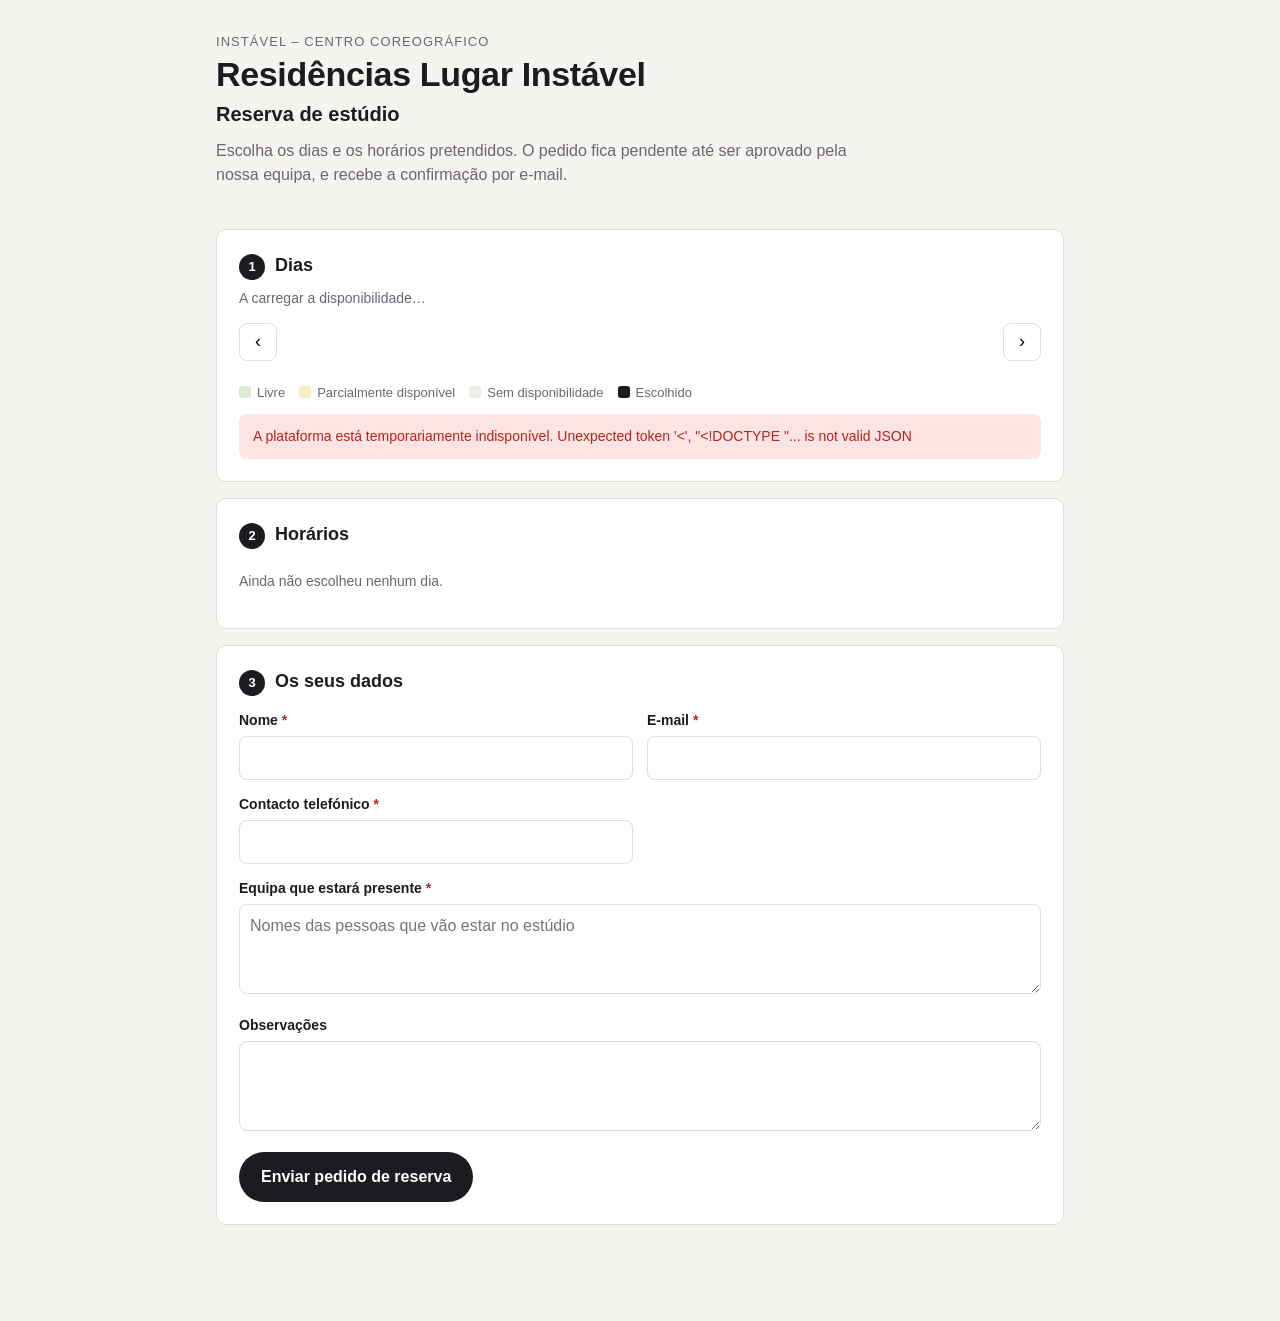
==== index.html @ 214f35f5 "Add files via upload" ====
<!doctype html>
<html lang="pt">
<head>
<meta charset="utf-8">
<meta name="viewport" content="width=device-width, initial-scale=1">
<title>Residências Lugar Instável · Reserva de estúdio</title>
<link rel="stylesheet" href="style.css">
<script src="config.js"></script>
</head>
<body>
<div class="wrap">
  <header class="top">
    <div class="org">Instável – Centro Coreográfico</div>
    <h1>Residências Lugar Instável</h1>
    <p class="sub">Reserva de estúdio</p>
    <p>Escolha os dias e os horários pretendidos. O pedido fica pendente até ser aprovado pela nossa equipa, e recebe a confirmação por e-mail.</p>
    <ul class="rules" id="rules"></ul>
  </header>

  <!-- Cancelamento por link -->
  <section class="step hidden" id="cancelBox">
    <h2>Cancelar pedido de reserva</h2>
    <p>Confirma que pretende cancelar este pedido ou reserva? Todos os dias associados ficam livres.</p>
    <div class="actions">
      <button class="btn danger" id="cancelBtn">Confirmar cancelamento</button>
      <a href="./" class="linkbtn">Voltar</a>
    </div>
    <div id="cancelMsg"></div>
  </section>

  <div id="bookingFlow">
    <section class="step">
      <h2><span class="n">1</span>Dias</h2>
      <p class="hint" id="calHint">A carregar a disponibilidade…</p>
      <div class="cal-head">
        <button class="iconbtn" id="prevM" aria-label="Mês anterior">‹</button>
        <div class="month" id="monthLabel"></div>
        <button class="iconbtn" id="nextM" aria-label="Mês seguinte">›</button>
      </div>
      <div class="grid" id="grid"></div>
      <div class="legend">
        <span><i style="background:var(--free)"></i>Livre</span>
        <span><i style="background:var(--partial)"></i>Parcialmente disponível</span>
        <span><i style="background:var(--full)"></i>Sem disponibilidade</span>
        <span><i style="background:var(--selected)"></i>Escolhido</span>
      </div>
      <div class="counter" id="counter"></div>
      <div id="calMsg"></div>
    </section>

    <section class="step">
      <h2><span class="n">2</span>Horários</h2>
      <p class="hint" id="timeHint"></p>
      <div class="sel-list" id="selList"><p class="empty">Ainda não escolheu nenhum dia.</p></div>
      <div class="actions hidden" id="copyWrap"><button class="linkbtn" id="copyTimes">Aplicar o horário do primeiro dia a todos os dias</button></div>
    </section>

    <section class="step">
      <h2><span class="n">3</span>Os seus dados</h2>
      <form id="form" novalidate>
        <div class="fields">
          <div><label for="name">Nome <span class="req">*</span></label><input id="name" autocomplete="name" required maxlength="120"></div>
          <div><label for="email">E-mail <span class="req">*</span></label><input id="email" type="email" autocomplete="email" required maxlength="160"></div>
          <div><label for="phone">Contacto telefónico <span class="req">*</span></label><input id="phone" type="tel" autocomplete="tel" required maxlength="40"></div>
          <div class="full"><label for="team">Equipa que estará presente <span class="req">*</span></label><textarea id="team" required maxlength="1000" placeholder="Nomes das pessoas que vão estar no estúdio"></textarea></div>
          <div class="full"><label for="notes">Observações</label><textarea id="notes" maxlength="1000"></textarea></div>
        </div>
        <div class="actions">
          <button class="btn" type="submit" id="submitBtn">Enviar pedido de reserva</button>
        </div>
        <div id="formMsg"></div>
      </form>
    </section>
  </div>

  <section class="step done hidden" id="doneBox">
    <h2>Pedido enviado</h2>
    <p>Obrigado! O seu pedido ficou <b>pendente de aprovação</b>. Enviámos um resumo para <b id="doneEmail"></b>. Quando a equipa aprovar, recebe um novo e-mail de confirmação.</p>
    <div class="actions" style="justify-content:center"><a class="btn ghost" href="./">Fazer outro pedido</a></div>
  </section>
</div>

<script>
(function () {
  'use strict';
  var API = window.RESERVAS_API;
  var WD = ['Dom', 'Seg', 'Ter', 'Qua', 'Qui', 'Sex', 'Sáb'];
  var WDL = ['domingo', 'segunda', 'terça', 'quarta', 'quinta', 'sexta', 'sábado'];
  var MONTHS = ['janeiro', 'fevereiro', 'março', 'abril', 'maio', 'junho', 'julho', 'agosto', 'setembro', 'outubro', 'novembro', 'dezembro'];

  var cfg = null;            // configuração vinda do servidor
  var view = null;           // primeiro dia do mês visível
  var avail = {};            // 'AAAA-MM-DD' -> [[ini,fim], ...] (um intervalo por evento no calendário)
  var loadedMonths = {};     // 'AAAA-MM' -> true / promessa
  var selected = {};         // 'AAAA-MM-DD' -> { start: min, end: min }

  var $ = function (id) { return document.getElementById(id); };
  function pad(n) { return (n < 10 ? '0' : '') + n; }
  function key(d) { return d.getFullYear() + '-' + pad(d.getMonth() + 1) + '-' + pad(d.getDate()); }
  function fromKey(k) { var p = k.split('-'); return new Date(+p[0], +p[1] - 1, +p[2]); }
  function hhmm(m) { return pad(Math.floor(m / 60)) + ':' + pad(m % 60); }
  function today() { var n = new Date(); return new Date(n.getFullYear(), n.getMonth(), n.getDate()); }
  function human(k) { var d = fromKey(k); return WDL[d.getDay()] + ', ' + d.getDate() + ' ' + MONTHS[d.getMonth()].slice(0, 3); }
  function msg(el, text, kind) { $(el).innerHTML = text ? '<div class="msg ' + (kind || 'err') + '"></div>' : ''; if (text) $(el).firstChild.textContent = text; }

  function apiGet(params) {
    return fetch(API + '?' + new URLSearchParams(params)).then(function (r) { return r.json(); });
  }
  function apiPost(body) {
    return fetch(API, { method: 'POST', headers: { 'Content-Type': 'text/plain;charset=utf-8' }, body: JSON.stringify(body) })
      .then(function (r) { return r.json(); });
  }

  // ---------- disponibilidade ----------
  function busyFor(k) { return avail[k] || null; }
  function nowMinutesIf(k) {
    if (k !== key(today())) return -1;
    var n = new Date(); return n.getHours() * 60 + n.getMinutes();
  }
  // "Ocupado" = já há tantos eventos em simultâneo como estúdios
  function isBusy(busy, a, b) {
    var n = 0;
    for (var i = 0; i < busy.length; i++) if (busy[i][0] < b && busy[i][1] > a) n++;
    return n >= cfg.capacity;
  }
  function startOptions(k) {
    var busy = busyFor(k); if (!busy) return [];
    var out = [], step = cfg.stepMinutes, now = nowMinutesIf(k);
    for (var t = cfg.openHour * 60; t + step <= cfg.closeHour * 60; t += step) {
      if (t <= now) continue;
      if (!isBusy(busy, t, t + step)) out.push(t);
    }
    return out;
  }
  function endOptions(k, start) {
    var busy = busyFor(k) || [], out = [], step = cfg.stepMinutes;
    var max = Math.min(cfg.closeHour * 60, start + cfg.maxHoursPerDay * 60);
    for (var t = start + step; t <= max; t += step) {
      if (isBusy(busy, t - step, t)) break;
      out.push(t);
    }
    return out;
  }
  function dayStatus(k) {
    var d = fromKey(k);
    if (d < today() || d > limitDate()) return 'off';
    if (!busyFor(k)) return 'loading';
    var free = startOptions(k).length;
    var total = (cfg.closeHour - cfg.openHour) * 60 / cfg.stepMinutes;
    if (!free) return 'full';
    return free === total ? 'free' : 'partial';
  }
  function limitDate() { var t = today(); return new Date(t.getFullYear(), t.getMonth() + cfg.maxMonthsAhead, t.getDate()); }

  function loadMonth(d) {
    var mk = d.getFullYear() + '-' + pad(d.getMonth() + 1);
    if (loadedMonths[mk]) return loadedMonths[mk];
    var first = new Date(d.getFullYear(), d.getMonth(), 1);
    var last = new Date(d.getFullYear(), d.getMonth() + 1, 0);
    var p = apiGet({ action: 'availability', from: key(first), to: key(last) }).then(function (res) {
      if (!res.ok) throw new Error(res.error);
      Object.keys(res.days).forEach(function (k) { avail[k] = res.days[k]; });
    }).catch(function (e) {
      delete loadedMonths[mk];
      msg('calMsg', 'Não foi possível carregar a disponibilidade. ' + (e.message || 'Verifique a ligação e atualize a página.'));
    });
    loadedMonths[mk] = p;
    return p;
  }
  function refreshMonths() {
    // volta a carregar os meses dos dias escolhidos e o mês visível (depois de um conflito)
    avail = {}; loadedMonths = {};
    var months = {};
    months[key(view).slice(0, 7)] = view;
    Object.keys(selected).forEach(function (k) { months[k.slice(0, 7)] = fromKey(k); });
    return Promise.all(Object.keys(months).map(function (m) { return loadMonth(months[m]); }));
  }

  // ---------- desenho ----------
  function renderCalendar() {
    $('monthLabel').textContent = MONTHS[view.getMonth()] + ' ' + view.getFullYear();
    var t = today();
    $('prevM').disabled = view.getFullYear() === t.getFullYear() && view.getMonth() === t.getMonth();
    var lim = limitDate();
    $('nextM').disabled = view.getFullYear() * 12 + view.getMonth() >= lim.getFullYear() * 12 + lim.getMonth();

    var g = $('grid'); g.innerHTML = '';
    [1, 2, 3, 4, 5, 6, 0].forEach(function (i) { var h = document.createElement('div'); h.className = 'dow'; h.textContent = WD[i]; g.appendChild(h); });
    var first = new Date(view.getFullYear(), view.getMonth(), 1);
    var offset = (first.getDay() + 6) % 7;
    for (var i = 0; i < offset; i++) { var e = document.createElement('div'); g.appendChild(e); }
    var days = new Date(view.getFullYear(), view.getMonth() + 1, 0).getDate();
    for (var dd = 1; dd <= days; dd++) {
      var k = key(new Date(view.getFullYear(), view.getMonth(), dd));
      var b = document.createElement('button');
      b.type = 'button';
      var st = dayStatus(k);
      b.className = 'day ' + (selected[k] ? 'sel' : st);
      b.innerHTML = '<span>' + dd + '</span>' + (st === 'partial' && !selected[k] ? '<small>parcial</small>' : '');
      b.disabled = !selected[k] && st !== 'free' && st !== 'partial';
      b.setAttribute('aria-label', human(k) + (selected[k] ? ', escolhido' : st === 'full' ? ', sem disponibilidade' : ''));
      b.onclick = (function (k) { return function () { toggleDay(k); }; })(k);
      g.appendChild(b);
    }
    var n = Object.keys(selected).length;
    $('counter').innerHTML = 'Dias escolhidos: <b>' + n + ' / ' + cfg.maxDaysPerRequest + '</b>';
    $('calHint').textContent = 'Clique nos dias que pretende (até ' + cfg.maxDaysPerRequest + ' por pedido). Clique de novo para retirar.';
  }

  function toggleDay(k) {
    msg('calMsg', '');
    if (selected[k]) { delete selected[k]; render(); return; }
    if (Object.keys(selected).length >= cfg.maxDaysPerRequest) {
      msg('calMsg', 'Cada pedido pode ter no máximo ' + cfg.maxDaysPerRequest + ' dias. Pode fazer outro pedido depois deste.', 'info');
      return;
    }
    var starts = startOptions(k); if (!starts.length) return;
    // sugere o horário do primeiro dia escolhido, se couber; senão o primeiro período livre
    var ref = firstSelected();
    var s = starts[0], e;
    if (ref && starts.indexOf(ref.start) !== -1 && endOptions(k, ref.start).indexOf(ref.end) !== -1) { s = ref.start; e = ref.end; }
    else { var ends = endOptions(k, s); e = ends[ends.length - 1]; }
    selected[k] = { start: s, end: e };
    render();
  }
  function firstSelected() { var ks = Object.keys(selected).sort(); return ks.length ? selected[ks[0]] : null; }

  function revalidateSelection() {
    var dropped = [];
    Object.keys(selected).forEach(function (k) {
      var starts = startOptions(k);
      if (!busyFor(k)) return; // ainda a carregar
      var sel = selected[k];
      if (!starts.length) { dropped.push(human(k)); delete selected[k]; return; }
      if (starts.indexOf(sel.start) === -1) sel.start = starts[0];
      var ends = endOptions(k, sel.start);
      if (ends.indexOf(sel.end) === -1) sel.end = ends[ends.length - 1];
    });
    if (dropped.length) msg('calMsg', 'Entretanto deixou de haver disponibilidade, retirado: ' + dropped.join('; ') + '.', 'info');
  }

  // Períodos do dia sem nenhum estúdio livre
  function busyText(k) {
    var busy = busyFor(k) || [], step = cfg.stepMinutes, out = [], cur = null;
    for (var t = cfg.openHour * 60; t < cfg.closeHour * 60; t += step) {
      if (isBusy(busy, t, t + step)) { if (cur && cur[1] === t) cur[1] = t + step; else { cur = [t, t + step]; out.push(cur); } }
    }
    if (!out.length) return '';
    return 'Sem estúdio livre: ' + out.map(function (x) { return hhmm(x[0]) + '–' + hhmm(x[1]); }).join(', ');
  }

  function renderSelection() {
    var ks = Object.keys(selected).sort();
    var list = $('selList'); list.innerHTML = '';
    $('timeHint').textContent = cfg ? 'Entre as ' + cfg.openHour + 'h e as ' + cfg.closeHour + 'h, no máximo ' + cfg.maxHoursPerDay + ' horas por dia.' : '';
    $('copyWrap').classList.toggle('hidden', ks.length < 2);
    if (!ks.length) { list.innerHTML = '<p class="empty">Ainda não escolheu nenhum dia.</p>'; return; }
    ks.forEach(function (k) {
      var sel = selected[k];
      var row = document.createElement('div'); row.className = 'sel-row';
      var d = document.createElement('div'); d.className = 'date'; d.textContent = human(k);
      var s = document.createElement('select'); s.setAttribute('aria-label', 'Início em ' + human(k));
      startOptions(k).forEach(function (t) { s.add(new Option(hhmm(t), t, false, t === sel.start)); });
      var e = document.createElement('select'); e.setAttribute('aria-label', 'Fim em ' + human(k));
      endOptions(k, sel.start).forEach(function (t) { e.add(new Option(hhmm(t), t, false, t === sel.end)); });
      var h = document.createElement('div'); h.className = 'hrs'; h.textContent = ((sel.end - sel.start) / 60).toString().replace('.', ',') + 'h';
      var x = document.createElement('button'); x.type = 'button'; x.className = 'xbtn'; x.textContent = '×'; x.setAttribute('aria-label', 'Retirar ' + human(k));
      s.onchange = function () {
        sel.start = +s.value;
        var ends = endOptions(k, sel.start);
        if (ends.indexOf(sel.end) === -1) sel.end = ends[ends.length - 1];
        renderSelection();
      };
      e.onchange = function () { sel.end = +e.value; renderSelection(); };
      x.onclick = function () { delete selected[k]; render(); };
      row.appendChild(d); row.appendChild(s); row.appendChild(e); row.appendChild(h); row.appendChild(x);
      var bt = busyText(k);
      if (bt) { var b = document.createElement('div'); b.className = 'busy'; b.textContent = bt; row.appendChild(b); }
      list.appendChild(row);
    });
  }

  function render() { renderCalendar(); renderSelection(); }

  $('copyTimes').onclick = function () {
    var ks = Object.keys(selected).sort(), ref = selected[ks[0]], bad = [];
    ks.slice(1).forEach(function (k) {
      if (startOptions(k).indexOf(ref.start) !== -1 && endOptions(k, ref.start).indexOf(ref.end) !== -1) {
        selected[k].start = ref.start; selected[k].end = ref.end;
      } else bad.push(human(k));
    });
    renderSelection();
    msg('calMsg', bad.length ? 'Não foi possível aplicar o mesmo horário em: ' + bad.join('; ') + ' (já há ocupação nesse período).' : '', 'info');
  };

  $('prevM').onclick = function () { view = new Date(view.getFullYear(), view.getMonth() - 1, 1); render(); loadMonth(view).then(render); };
  $('nextM').onclick = function () { view = new Date(view.getFullYear(), view.getMonth() + 1, 1); render(); loadMonth(view).then(render); };

  // ---------- envio ----------
  $('form').onsubmit = function (ev) {
    ev.preventDefault();
    msg('formMsg', '');
    var data = {
      action: 'request',
      name: $('name').value.trim(), email: $('email').value.trim(), phone: $('phone').value.trim(),
      team: $('team').value.trim(), notes: $('notes').value.trim(),
      slots: Object.keys(selected).sort().map(function (k) { return { date: k, start: hhmm(selected[k].start), end: hhmm(selected[k].end) }; })
    };
    if (!data.slots.length) return msg('formMsg', 'Escolha pelo menos um dia (passo 1).');
    if (!data.name || !data.email || !data.phone || !data.team) return msg('formMsg', 'Preencha nome, e-mail, contacto telefónico e equipa.');
    if (!/^[^\s@]+@[^\s@]+\.[^\s@]+$/.test(data.email)) return msg('formMsg', 'O e-mail não parece válido.');
    var btn = $('submitBtn'); btn.disabled = true; btn.textContent = 'A enviar…';
    apiPost(data).then(function (res) {
      if (!res.ok) {
        msg('formMsg', res.error);
        return refreshMonths().then(function () { revalidateSelection(); render(); });
      }
      $('bookingFlow').classList.add('hidden');
      $('doneEmail').textContent = data.email;
      $('doneBox').classList.remove('hidden');
      window.scrollTo(0, 0);
    }).catch(function () {
      msg('formMsg', 'Não foi possível enviar o pedido. Verifique a ligação e tente novamente.');
    }).then(function () { btn.disabled = false; btn.textContent = 'Enviar pedido de reserva'; });
  };

  // ---------- cancelamento por link ----------
  function setupCancel(id, t) {
    $('bookingFlow').classList.add('hidden');
    $('cancelBox').classList.remove('hidden');
    $('cancelBtn').onclick = function () {
      var b = $('cancelBtn'); b.disabled = true; b.textContent = 'A cancelar…';
      apiPost({ action: 'cancel', requestId: id, token: t }).then(function (res) {
        if (!res.ok) { msg('cancelMsg', res.error); b.disabled = false; b.textContent = 'Confirmar cancelamento'; return; }
        b.classList.add('hidden');
        msg('cancelMsg', 'Cancelado. Enviámos uma confirmação para o seu e-mail.', 'info');
      }).catch(function () { msg('cancelMsg', 'Não foi possível cancelar. Tente novamente.'); b.disabled = false; b.textContent = 'Confirmar cancelamento'; });
    };
  }

  // ---------- arranque ----------
  function init() {
    var q = new URLSearchParams(location.search);
    if (q.get('cancelar') && q.get('t')) setupCancel(q.get('cancelar'), q.get('t'));
    var t = today(); view = new Date(t.getFullYear(), t.getMonth(), 1);
    apiGet({ action: 'config' }).then(function (res) {
      if (!res.ok) throw new Error(res.error);
      cfg = res.config;
      $('rules').innerHTML = '';
      ['Das ' + cfg.openHour + 'h às ' + cfg.closeHour + 'h', 'Máx. ' + cfg.maxHoursPerDay + 'h por dia', 'Até ' + cfg.maxDaysPerRequest + ' dias por pedido', 'Sujeito a aprovação']
        .forEach(function (r) { var li = document.createElement('li'); li.textContent = r; $('rules').appendChild(li); });
      render();
      return loadMonth(view).then(render);
    }).catch(function (e) {
      msg('calMsg', 'A plataforma está temporariamente indisponível. ' + (e.message || ''));
    });
  }
  init();
})();
</script>
</body>
</html>
---- style.css ----
/* Reserva de Estúdios · Instável — estilos partilhados.
   Para adaptar à identidade visual, basta mudar as cores e o tipo de letra abaixo. */
:root {
  --bg: #f6f4f0;
  --card: #ffffff;
  --ink: #1d1b1f;
  --muted: #6b6670;
  --line: #e2ddd6;
  --accent: #1d1b1f;
  --accent-ink: #ffffff;
  --free: #dcebd2;
  --free-ink: #2f5a1f;
  --partial: #fbe9c4;
  --partial-ink: #7a5100;
  --full: #eeeae5;
  --full-ink: #a39d97;
  --selected: #1d1b1f;
  --danger: #b3261e;
  --ok: #2f6b2f;
  --radius: 10px;
  --font: "Helvetica Neue", Helvetica, Arial, system-ui, sans-serif;
}
* { box-sizing: border-box; }
html { -webkit-text-size-adjust: 100%; }
body { margin: 0; background: var(--bg); color: var(--ink); font: 16px/1.5 var(--font); }
.wrap { max-width: 880px; margin: 0 auto; padding: 32px 16px 80px; }
header.top { margin-bottom: 28px; }
header.top .org { font-size: 13px; letter-spacing: .08em; text-transform: uppercase; color: var(--muted); }
header.top h1 { margin: 4px 0 10px; font-size: 34px; line-height: 1.1; letter-spacing: -.01em; }
header.top .sub { font-size: 20px; font-weight: 600; color: var(--ink); margin: -4px 0 10px; }
header.top p { margin: 0; color: var(--muted); max-width: 640px; }
.rules { display: flex; flex-wrap: wrap; gap: 8px; margin-top: 14px; padding: 0; list-style: none; }
.rules li { background: var(--card); border: 1px solid var(--line); border-radius: 999px; padding: 4px 12px; font-size: 13px; }

section.step { background: var(--card); border: 1px solid var(--line); border-radius: var(--radius); padding: 22px; margin-bottom: 16px; }
section.step h2 { margin: 0 0 14px; font-size: 18px; display: flex; gap: 10px; align-items: baseline; }
section.step h2 .n { display: inline-grid; place-items: center; width: 26px; height: 26px; border-radius: 50%; background: var(--accent); color: var(--accent-ink); font-size: 13px; flex: none; }
.hint { color: var(--muted); font-size: 14px; margin: -6px 0 14px; }

.studios { display: grid; grid-template-columns: 1fr 1fr; gap: 10px; }
.studio-btn { border: 1.5px solid var(--line); background: var(--card); border-radius: var(--radius); padding: 14px; font: inherit; font-weight: 600; cursor: pointer; text-align: left; }
.studio-btn[aria-pressed="true"] { border-color: var(--accent); background: var(--accent); color: var(--accent-ink); }
.studio-btn .sdesc { display: block; font-weight: 400; font-size: 14px; opacity: .75; margin-top: 2px; }

.cal-head { display: flex; align-items: center; justify-content: space-between; margin-bottom: 10px; }
.cal-head .month { font-weight: 600; text-transform: capitalize; }
.iconbtn { border: 1px solid var(--line); background: var(--card); border-radius: 8px; width: 38px; height: 38px; font-size: 18px; cursor: pointer; }
.iconbtn:disabled { opacity: .35; cursor: default; }
.grid { display: grid; grid-template-columns: repeat(7, 1fr); gap: 6px; }
.dow { font-size: 12px; color: var(--muted); text-align: center; padding-bottom: 2px; }
.day { aspect-ratio: 1 / 1; min-height: 40px; border: 0; border-radius: 8px; font: inherit; font-size: 15px; cursor: pointer; display: flex; flex-direction: column; align-items: center; justify-content: center; gap: 2px; position: relative; }
.day small { font-size: 10px; line-height: 1; }
.day.free { background: var(--free); color: var(--free-ink); }
.day.partial { background: var(--partial); color: var(--partial-ink); }
.day.full, .day.off { background: var(--full); color: var(--full-ink); cursor: default; }
.day.off { background: transparent; }
.day.sel { background: var(--selected); color: #fff; }
.day.loading { background: var(--full); color: var(--full-ink); }
.legend { display: flex; flex-wrap: wrap; gap: 14px; margin-top: 12px; font-size: 13px; color: var(--muted); }
.legend i { display: inline-block; width: 12px; height: 12px; border-radius: 3px; margin-right: 6px; vertical-align: -1px; }
.counter { font-size: 14px; color: var(--muted); margin-top: 10px; }
.counter b { color: var(--ink); }

.sel-list { display: flex; flex-direction: column; gap: 8px; }
.sel-row { display: grid; grid-template-columns: 1fr auto auto auto 34px; gap: 8px; align-items: center; padding: 10px 12px; border: 1px solid var(--line); border-radius: 8px; }
.sel-row .date { font-weight: 600; }
.sel-row .busy { grid-column: 1 / -1; font-size: 12px; color: var(--muted); }
.sel-row .hrs { font-size: 13px; color: var(--muted); min-width: 34px; text-align: right; }
.empty { color: var(--muted); font-size: 14px; }
select, input, textarea { font: inherit; color: inherit; border: 1px solid var(--line); border-radius: 8px; padding: 9px 10px; background: #fff; width: 100%; }
.sel-row select { width: auto; padding: 6px 8px; }
textarea { min-height: 90px; resize: vertical; }
label { display: block; font-size: 14px; font-weight: 600; margin-bottom: 5px; }
.fields { display: grid; grid-template-columns: 1fr 1fr; gap: 14px; }
.fields .full { grid-column: 1 / -1; }
.req { color: var(--danger); }
.linkbtn { background: none; border: 0; padding: 0; color: var(--ink); text-decoration: underline; font: inherit; font-size: 14px; cursor: pointer; }
.xbtn { border: 0; background: none; font-size: 20px; cursor: pointer; color: var(--muted); }
.check { display: flex; gap: 10px; align-items: flex-start; font-weight: 400; font-size: 14px; }
.check input { width: auto; margin-top: 4px; }

.btn { border: 0; background: var(--accent); color: var(--accent-ink); font: inherit; font-weight: 600; padding: 13px 22px; border-radius: 999px; cursor: pointer; }
.btn:disabled { opacity: .5; cursor: default; }
.btn.ghost { background: transparent; color: var(--ink); border: 1px solid var(--line); }
.btn.ok { background: var(--ok); }
.btn.danger { background: var(--danger); }
.btn.small { padding: 7px 14px; font-size: 14px; }
.actions { display: flex; gap: 10px; flex-wrap: wrap; align-items: center; margin-top: 14px; }

.msg { padding: 12px 14px; border-radius: 8px; font-size: 14px; margin-top: 12px; }
.msg.err { background: #fbe4e2; color: var(--danger); }
.msg.info { background: #eef0f6; color: #2c3550; }
.hidden { display: none !important; }
.done { text-align: center; padding: 40px 22px; }
.done h2 { justify-content: center; }

/* Página da equipa */
.req-card { border: 1px solid var(--line); border-radius: var(--radius); padding: 16px; margin-bottom: 12px; background: var(--card); }
.req-card h3 { margin: 0 0 4px; font-size: 17px; }
.req-card .meta { font-size: 14px; color: var(--muted); margin-bottom: 8px; word-break: break-word; }
.req-card .team { font-size: 14px; white-space: pre-wrap; margin: 6px 0; }
.req-card ul { margin: 6px 0 0; padding-left: 18px; font-size: 14px; }
.warn { color: var(--danger); font-weight: 600; }
.tag { display: inline-block; font-size: 12px; padding: 2px 8px; border-radius: 999px; background: var(--partial); color: var(--partial-ink); margin-left: 6px; vertical-align: 2px; }
.tag.okt { background: var(--free); color: var(--free-ink); }
.tabs { display: flex; gap: 8px; margin-bottom: 14px; }
.tabs button { border: 1px solid var(--line); background: var(--card); border-radius: 999px; padding: 7px 14px; font: inherit; font-size: 14px; cursor: pointer; }
.tabs button[aria-selected="true"] { background: var(--accent); color: var(--accent-ink); border-color: var(--accent); }

@media (max-width: 600px) {
  header.top h1 { font-size: 28px; }
  section.step { padding: 16px; }
  .fields { grid-template-columns: 1fr; }
  .grid { gap: 4px; }
  .day small { display: none; }
  .sel-row { grid-template-columns: 1fr auto auto 30px; }
  .sel-row .date { grid-column: 1 / -1; }
  .sel-row .hrs { display: none; }
}
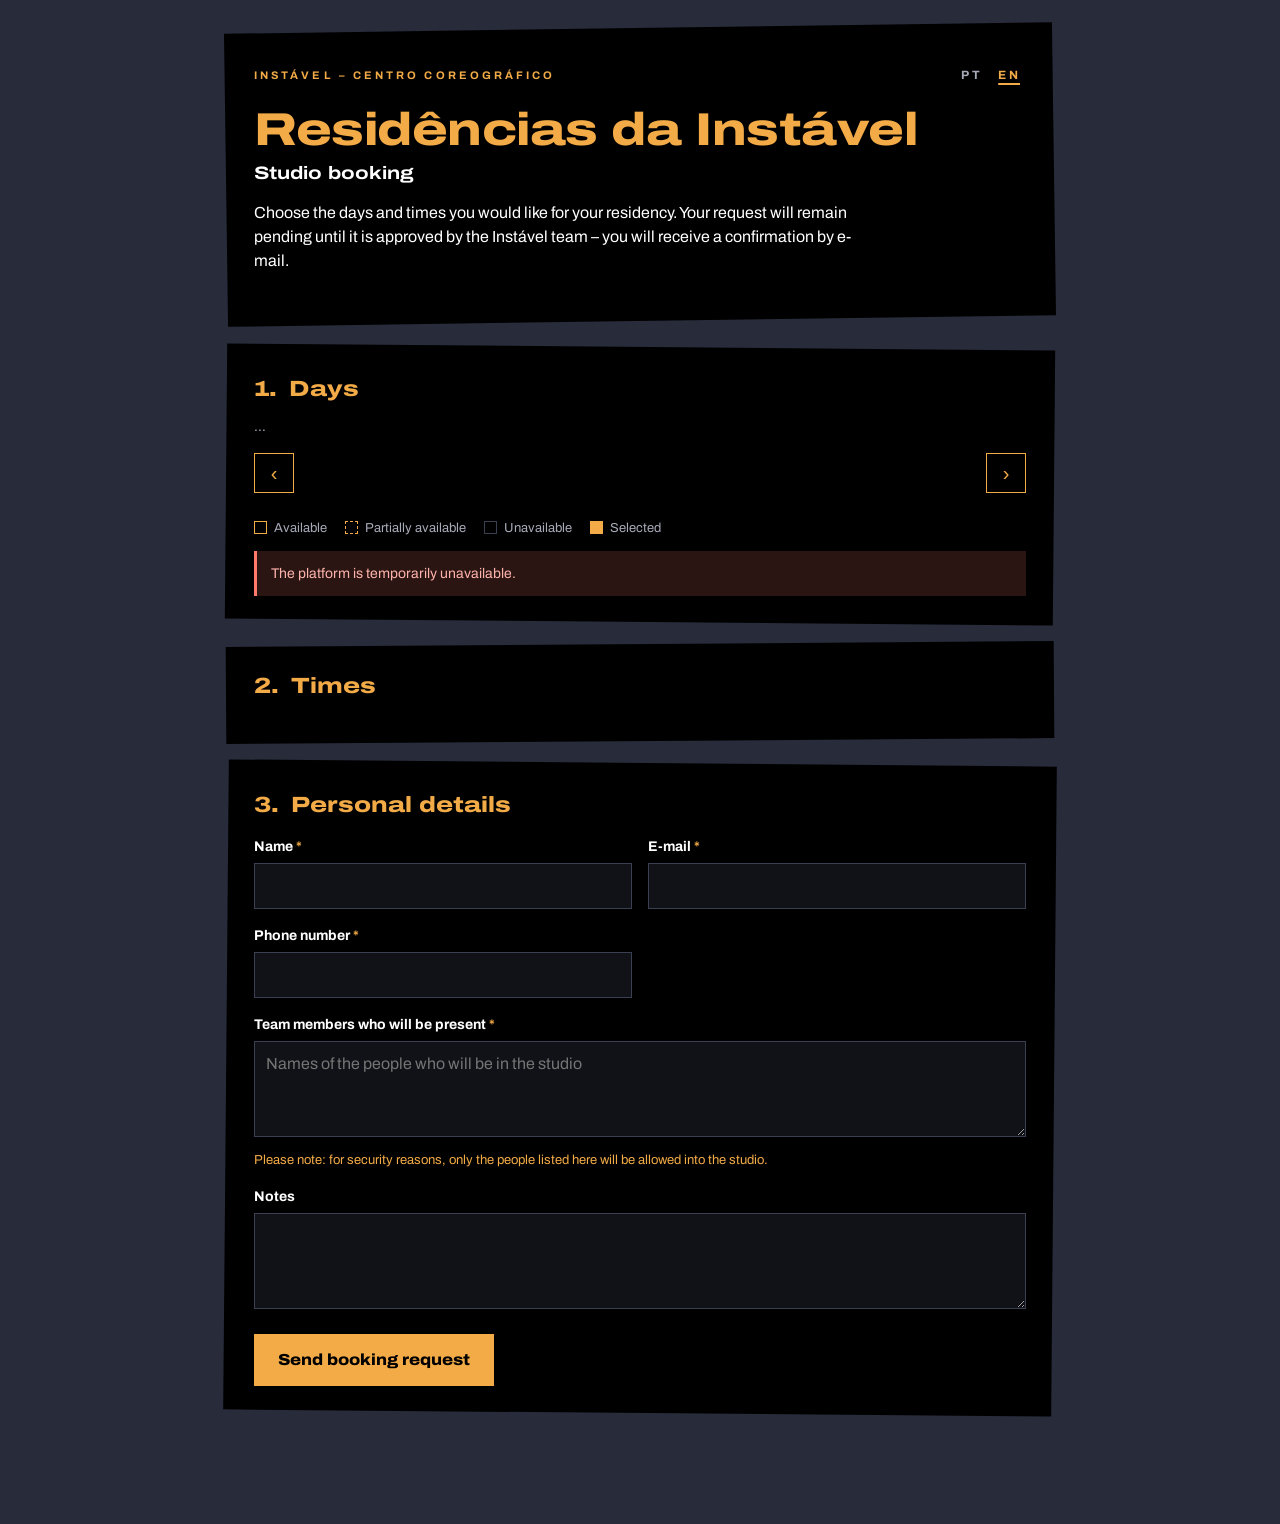
==== commit 2a6b0ed4: "Add files via upload" ====
--- a/index.html
+++ b/index.html
@@ -3,70 +3,83 @@
 <head>
 <meta charset="utf-8">
 <meta name="viewport" content="width=device-width, initial-scale=1">
-<title>Residências Lugar Instável · Reserva de estúdio</title>
+<title>Residências da Instável</title>
+<link rel="preconnect" href="https://fonts.googleapis.com">
+<link rel="preconnect" href="https://fonts.gstatic.com" crossorigin>
+<link href="https://fonts.googleapis.com/css2?family=Archivo:wdth,wght@100..125,400..800&display=swap" rel="stylesheet">
 <link rel="stylesheet" href="style.css">
 <script src="config.js"></script>
 </head>
 <body>
 <div class="wrap">
   <header class="top">
-    <div class="org">Instável – Centro Coreográfico</div>
-    <h1>Residências Lugar Instável</h1>
-    <p class="sub">Reserva de estúdio</p>
-    <p>Escolha os dias e os horários pretendidos. O pedido fica pendente até ser aprovado pela nossa equipa, e recebe a confirmação por e-mail.</p>
+    <div class="topbar">
+      <div class="org">Instável – Centro Coreográfico</div>
+      <div class="lang" role="group" aria-label="Idioma / Language">
+        <button type="button" data-lang="pt">PT</button>
+        <button type="button" data-lang="en">EN</button>
+      </div>
+    </div>
+    <h1>Residências da Instável</h1>
+    <p class="sub" data-t="sub"></p>
+    <p data-t="intro"></p>
     <ul class="rules" id="rules"></ul>
   </header>
 
   <!-- Cancelamento por link -->
   <section class="step hidden" id="cancelBox">
-    <h2>Cancelar pedido de reserva</h2>
-    <p>Confirma que pretende cancelar este pedido ou reserva? Todos os dias associados ficam livres.</p>
+    <h2 data-t="cancelTitle"></h2>
+    <p data-t="cancelText"></p>
     <div class="actions">
-      <button class="btn danger" id="cancelBtn">Confirmar cancelamento</button>
-      <a href="./" class="linkbtn">Voltar</a>
+      <button class="btn danger" id="cancelBtn" data-t="cancelBtn"></button>
+      <a href="./" class="linkbtn" id="backLink" data-t="back"></a>
     </div>
     <div id="cancelMsg"></div>
   </section>
 
   <div id="bookingFlow">
     <section class="step">
-      <h2><span class="n">1</span>Dias</h2>
-      <p class="hint" id="calHint">A carregar a disponibilidade…</p>
+      <h2><span class="n">1.</span><span data-t="s1"></span></h2>
+      <p class="hint" id="calHint"></p>
       <div class="cal-head">
-        <button class="iconbtn" id="prevM" aria-label="Mês anterior">‹</button>
-        <div class="month" id="monthLabel"></div>
-        <button class="iconbtn" id="nextM" aria-label="Mês seguinte">›</button>
+        <button class="iconbtn" id="prevW" type="button">‹</button>
+        <div class="month" id="weekLabel"></div>
+        <button class="iconbtn" id="nextW" type="button">›</button>
       </div>
       <div class="grid" id="grid"></div>
       <div class="legend">
-        <span><i style="background:var(--free)"></i>Livre</span>
-        <span><i style="background:var(--partial)"></i>Parcialmente disponível</span>
-        <span><i style="background:var(--full)"></i>Sem disponibilidade</span>
-        <span><i style="background:var(--selected)"></i>Escolhido</span>
+        <span><i></i><span data-t="lgFree"></span></span>
+        <span><i class="p"></i><span data-t="lgPartial"></span></span>
+        <span><i class="f"></i><span data-t="lgFull"></span></span>
+        <span><i class="s"></i><span data-t="lgSel"></span></span>
       </div>
       <div class="counter" id="counter"></div>
       <div id="calMsg"></div>
     </section>
 
     <section class="step">
-      <h2><span class="n">2</span>Horários</h2>
+      <h2><span class="n">2.</span><span data-t="s2"></span></h2>
       <p class="hint" id="timeHint"></p>
-      <div class="sel-list" id="selList"><p class="empty">Ainda não escolheu nenhum dia.</p></div>
-      <div class="actions hidden" id="copyWrap"><button class="linkbtn" id="copyTimes">Aplicar o horário do primeiro dia a todos os dias</button></div>
+      <div class="sel-list" id="selList"></div>
+      <div class="actions hidden" id="copyWrap"><button class="linkbtn" id="copyTimes" type="button" data-t="copy"></button></div>
     </section>
 
     <section class="step">
-      <h2><span class="n">3</span>Os seus dados</h2>
+      <h2><span class="n">3.</span><span data-t="s3"></span></h2>
       <form id="form" novalidate>
         <div class="fields">
-          <div><label for="name">Nome <span class="req">*</span></label><input id="name" autocomplete="name" required maxlength="120"></div>
-          <div><label for="email">E-mail <span class="req">*</span></label><input id="email" type="email" autocomplete="email" required maxlength="160"></div>
-          <div><label for="phone">Contacto telefónico <span class="req">*</span></label><input id="phone" type="tel" autocomplete="tel" required maxlength="40"></div>
-          <div class="full"><label for="team">Equipa que estará presente <span class="req">*</span></label><textarea id="team" required maxlength="1000" placeholder="Nomes das pessoas que vão estar no estúdio"></textarea></div>
-          <div class="full"><label for="notes">Observações</label><textarea id="notes" maxlength="1000"></textarea></div>
+          <div><label for="name"><span data-t="fName"></span> <span class="req">*</span></label><input id="name" autocomplete="name" required maxlength="120"></div>
+          <div><label for="email"><span data-t="fEmail"></span> <span class="req">*</span></label><input id="email" type="email" autocomplete="email" required maxlength="160"></div>
+          <div><label for="phone"><span data-t="fPhone"></span> <span class="req">*</span></label><input id="phone" type="tel" autocomplete="tel" required maxlength="40"></div>
+          <div class="full">
+            <label for="team"><span data-t="fTeam"></span> <span class="req">*</span></label>
+            <textarea id="team" required maxlength="1000" data-tp="fTeamPh"></textarea>
+            <p class="note" data-t="fTeamNote"></p>
+          </div>
+          <div class="full"><label for="notes" data-t="fNotes"></label><textarea id="notes" maxlength="1000"></textarea></div>
         </div>
         <div class="actions">
-          <button class="btn" type="submit" id="submitBtn">Enviar pedido de reserva</button>
+          <button class="btn" type="submit" id="submitBtn" data-t="submit"></button>
         </div>
         <div id="formMsg"></div>
       </form>
@@ -74,9 +87,9 @@
   </div>
 
   <section class="step done hidden" id="doneBox">
-    <h2>Pedido enviado</h2>
-    <p>Obrigado! O seu pedido ficou <b>pendente de aprovação</b>. Enviámos um resumo para <b id="doneEmail"></b>. Quando a equipa aprovar, recebe um novo e-mail de confirmação.</p>
-    <div class="actions" style="justify-content:center"><a class="btn ghost" href="./">Fazer outro pedido</a></div>
+    <h2 data-t="doneTitle"></h2>
+    <p id="doneText"></p>
+    <div class="actions" style="justify-content:center"><a class="btn ghost" href="./" id="againLink" data-t="again"></a></div>
   </section>
 </div>
 
@@ -84,32 +97,146 @@
 (function () {
   'use strict';
   var API = window.RESERVAS_API;
-  var WD = ['Dom', 'Seg', 'Ter', 'Qua', 'Qui', 'Sex', 'Sáb'];
-  var WDL = ['domingo', 'segunda', 'terça', 'quarta', 'quinta', 'sexta', 'sábado'];
-  var MONTHS = ['janeiro', 'fevereiro', 'março', 'abril', 'maio', 'junho', 'julho', 'agosto', 'setembro', 'outubro', 'novembro', 'dezembro'];
-
+
+  // ---------- textos ----------
+  var T = {
+    pt: {
+      sub: 'Reserva de estúdio',
+      intro: 'Escolhe os dias e os horários pretendidos para a tua residência. O pedido fica pendente até ser aprovado pela equipa da Instável – receberás a confirmação por e-mail.',
+      rules: function (c) { return ['Das ' + c.openHour + 'h às ' + c.closeHour + 'h', 'Máx. ' + c.maxHoursPerDay + 'h por dia', 'Até ' + c.maxDaysPerRequest + ' dias por pedido', 'Sujeito a aprovação']; },
+      s1: 'Dias',
+      hint1: function (n) { return 'Clica nos dias que pretendes reservar um estúdio (até ' + n + ' dias por pedido). Para retirar os dias, clica de novo.'; },
+      prevW: 'Semana anterior', nextW: 'Semana seguinte',
+      lgFree: 'Livre', lgPartial: 'Parcialmente disponível', lgFull: 'Sem disponibilidade', lgSel: 'Escolhido',
+      counter: 'Dias escolhidos',
+      s2: 'Horários',
+      hint2: function (c) { return 'Entre as ' + c.openHour + 'h e as ' + c.closeHour + 'h, no máximo ' + c.maxHoursPerDay + ' horas por dia.'; },
+      empty: 'Ainda não escolheste nenhum dia.',
+      copy: 'Aplicar o horário do primeiro dia a todos os dias',
+      noFree: 'Sem estúdio livre: ',
+      start: 'Início', end: 'Fim', remove: 'Retirar',
+      s3: 'Dados pessoais',
+      fName: 'Nome', fEmail: 'E-mail', fPhone: 'Contacto telefónico',
+      fTeam: 'Equipa que estará presente', fTeamPh: 'Nomes das pessoas que vão estar no estúdio',
+      fTeamNote: 'Atenção: por razões de controlo de segurança, só as pessoas indicadas aqui poderão entrar no estúdio.',
+      fNotes: 'Observações',
+      submit: 'Enviar pedido de reserva', sending: 'A enviar…',
+      doneTitle: 'Pedido enviado',
+      doneText: function (e) { return 'Obrigado! O teu pedido ficou <b>pendente de aprovação</b>. Enviámos um resumo para <b>' + e + '</b>. Quando a equipa aprovar, receberás um novo e-mail de confirmação.'; },
+      again: 'Fazer outro pedido',
+      cancelTitle: 'Cancelar pedido de reserva',
+      cancelText: 'Confirmas que pretendes cancelar este pedido ou reserva? Todos os dias associados ficam livres.',
+      cancelBtn: 'Confirmar cancelamento', cancelling: 'A cancelar…', back: 'Voltar',
+      cancelDone: 'Cancelado. Enviámos uma confirmação para o teu e-mail.',
+      eMax: function (n) { return 'Cada pedido pode ter no máximo ' + n + ' dias. Podes fazer outro pedido depois deste.'; },
+      ePickDay: 'Escolhe pelo menos um dia (ponto 1).',
+      eFill: 'Preenche nome, e-mail, contacto telefónico e equipa.',
+      eEmail: 'O e-mail não parece válido.',
+      eLoad: 'Não foi possível carregar a disponibilidade. Verifica a ligação e atualiza a página.',
+      eSend: 'Não foi possível enviar o pedido. Verifica a ligação e tenta novamente.',
+      eCancel: 'Não foi possível cancelar. Tenta novamente.',
+      eDown: 'A plataforma está temporariamente indisponível.',
+      eCopy: function (l) { return 'Não foi possível aplicar o mesmo horário em: ' + l + ' (sem estúdio livre nesse período).'; },
+      eDropped: function (l) { return 'Entretanto deixou de haver disponibilidade, retirado: ' + l + '.'; },
+      wd: ['dom', 'seg', 'ter', 'qua', 'qui', 'sex', 'sáb'],
+      wdl: ['domingo', 'segunda', 'terça', 'quarta', 'quinta', 'sexta', 'sábado'],
+      mo: ['jan', 'fev', 'mar', 'abr', 'mai', 'jun', 'jul', 'ago', 'set', 'out', 'nov', 'dez']
+    },
+    en: {
+      sub: 'Studio booking',
+      intro: 'Choose the days and times you would like for your residency. Your request will remain pending until it is approved by the Instável team – you will receive a confirmation by e-mail.',
+      rules: function (c) { return [c.openHour + ':00 to ' + c.closeHour + ':00', 'Max. ' + c.maxHoursPerDay + 'h per day', 'Up to ' + c.maxDaysPerRequest + ' days per request', 'Subject to approval']; },
+      s1: 'Days',
+      hint1: function (n) { return 'Click the days on which you would like to book a studio (up to ' + n + ' days per request). To remove a day, click it again.'; },
+      prevW: 'Previous week', nextW: 'Next week',
+      lgFree: 'Available', lgPartial: 'Partially available', lgFull: 'Unavailable', lgSel: 'Selected',
+      counter: 'Selected days',
+      s2: 'Times',
+      hint2: function (c) { return 'Between ' + c.openHour + ':00 and ' + c.closeHour + ':00, max. ' + c.maxHoursPerDay + ' hours per day.'; },
+      empty: 'You have not selected any days yet.',
+      copy: 'Apply the first day\'s times to all days',
+      noFree: 'No studio available: ',
+      start: 'Start', end: 'End', remove: 'Remove',
+      s3: 'Personal details',
+      fName: 'Name', fEmail: 'E-mail', fPhone: 'Phone number',
+      fTeam: 'Team members who will be present', fTeamPh: 'Names of the people who will be in the studio',
+      fTeamNote: 'Please note: for security reasons, only the people listed here will be allowed into the studio.',
+      fNotes: 'Notes',
+      submit: 'Send booking request', sending: 'Sending…',
+      doneTitle: 'Request sent',
+      doneText: function (e) { return 'Thank you! Your request is <b>pending approval</b>. We have sent a summary to <b>' + e + '</b>. Once the team approves it, you will receive a confirmation e-mail.'; },
+      again: 'Make another request',
+      cancelTitle: 'Cancel booking request',
+      cancelText: 'Are you sure you want to cancel this request or booking? All the days in it will become available again.',
+      cancelBtn: 'Confirm cancellation', cancelling: 'Cancelling…', back: 'Back',
+      cancelDone: 'Cancelled. We have sent a confirmation to your e-mail.',
+      eMax: function (n) { return 'Each request can include at most ' + n + ' days. You can make another request afterwards.'; },
+      ePickDay: 'Please choose at least one day (step 1).',
+      eFill: 'Please fill in name, e-mail, phone number and team.',
+      eEmail: 'The e-mail address does not seem valid.',
+      eLoad: 'Availability could not be loaded. Please check your connection and refresh the page.',
+      eSend: 'The request could not be sent. Please check your connection and try again.',
+      eCancel: 'The cancellation could not be completed. Please try again.',
+      eDown: 'The platform is temporarily unavailable.',
+      eCopy: function (l) { return 'The same times could not be applied to: ' + l + ' (no studio available then).'; },
+      eDropped: function (l) { return 'No longer available, removed: ' + l + '.'; },
+      wd: ['Sun', 'Mon', 'Tue', 'Wed', 'Thu', 'Fri', 'Sat'],
+      wdl: ['Sunday', 'Monday', 'Tuesday', 'Wednesday', 'Thursday', 'Friday', 'Saturday'],
+      mo: ['Jan', 'Feb', 'Mar', 'Apr', 'May', 'Jun', 'Jul', 'Aug', 'Sep', 'Oct', 'Nov', 'Dec']
+    }
+  };
+
+  var lang = 'pt';
   var cfg = null;            // configuração vinda do servidor
-  var view = null;           // primeiro dia do mês visível
+  var week = null;           // segunda-feira da semana visível
   var avail = {};            // 'AAAA-MM-DD' -> [[ini,fim], ...] (um intervalo por evento no calendário)
-  var loadedMonths = {};     // 'AAAA-MM' -> true / promessa
+  var loaded = {};           // segunda-feira -> promessa
   var selected = {};         // 'AAAA-MM-DD' -> { start: min, end: min }
+  var cancelMode = false;
 
   var $ = function (id) { return document.getElementById(id); };
+  function t(k) { return T[lang][k]; }
   function pad(n) { return (n < 10 ? '0' : '') + n; }
   function key(d) { return d.getFullYear() + '-' + pad(d.getMonth() + 1) + '-' + pad(d.getDate()); }
   function fromKey(k) { var p = k.split('-'); return new Date(+p[0], +p[1] - 1, +p[2]); }
+  function addDays(d, n) { return new Date(d.getFullYear(), d.getMonth(), d.getDate() + n); }
+  function monday(d) { return addDays(d, -((d.getDay() + 6) % 7)); }
   function hhmm(m) { return pad(Math.floor(m / 60)) + ':' + pad(m % 60); }
   function today() { var n = new Date(); return new Date(n.getFullYear(), n.getMonth(), n.getDate()); }
-  function human(k) { var d = fromKey(k); return WDL[d.getDay()] + ', ' + d.getDate() + ' ' + MONTHS[d.getMonth()].slice(0, 3); }
+  function human(k) { var d = fromKey(k); return t('wdl')[d.getDay()] + ', ' + d.getDate() + ' ' + t('mo')[d.getMonth()]; }
   function msg(el, text, kind) { $(el).innerHTML = text ? '<div class="msg ' + (kind || 'err') + '"></div>' : ''; if (text) $(el).firstChild.textContent = text; }
+  function escHtml(s) { return String(s).replace(/[&<>"]/g, function (c) { return { '&': '&amp;', '<': '&lt;', '>': '&gt;', '"': '&quot;' }[c]; }); }
 
   function apiGet(params) {
+    params.lang = lang;
     return fetch(API + '?' + new URLSearchParams(params)).then(function (r) { return r.json(); });
   }
   function apiPost(body) {
+    body.lang = lang;
     return fetch(API, { method: 'POST', headers: { 'Content-Type': 'text/plain;charset=utf-8' }, body: JSON.stringify(body) })
       .then(function (r) { return r.json(); });
   }
+
+  // ---------- idioma ----------
+  function pickLang() {
+    var q = new URLSearchParams(location.search).get('lang');
+    if (q === 'en' || q === 'pt') return q;
+    try { var s = localStorage.getItem('residenciasLang'); if (s === 'en' || s === 'pt') return s; } catch (e) {}
+    return /^pt/i.test(navigator.language || 'pt') ? 'pt' : 'en';
+  }
+  function setLang(l) {
+    lang = l;
+    try { localStorage.setItem('residenciasLang', l); } catch (e) {}
+    document.documentElement.lang = l;
+    document.querySelectorAll('[data-t]').forEach(function (el) { var v = t(el.getAttribute('data-t')); if (typeof v === 'string') el.textContent = v; });
+    document.querySelectorAll('[data-tp]').forEach(function (el) { el.placeholder = t(el.getAttribute('data-tp')); });
+    document.querySelectorAll('.lang button').forEach(function (b) { b.setAttribute('aria-pressed', String(b.getAttribute('data-lang') === l)); });
+    $('prevW').setAttribute('aria-label', t('prevW')); $('nextW').setAttribute('aria-label', t('nextW'));
+    var suffix = l === 'en' ? '?lang=en' : '?lang=pt';
+    $('againLink').href = './' + suffix; $('backLink').href = './' + suffix;
+    if (cfg) { renderRules(); render(); }
+  }
+  document.querySelectorAll('.lang button').forEach(function (b) { b.onclick = function () { setLang(b.getAttribute('data-lang')); }; });
 
   // ---------- disponibilidade ----------
   function busyFor(k) { return avail[k] || null; }
@@ -126,21 +253,22 @@
   function startOptions(k) {
     var busy = busyFor(k); if (!busy) return [];
     var out = [], step = cfg.stepMinutes, now = nowMinutesIf(k);
-    for (var t = cfg.openHour * 60; t + step <= cfg.closeHour * 60; t += step) {
-      if (t <= now) continue;
-      if (!isBusy(busy, t, t + step)) out.push(t);
+    for (var tm = cfg.openHour * 60; tm + step <= cfg.closeHour * 60; tm += step) {
+      if (tm <= now) continue;
+      if (!isBusy(busy, tm, tm + step)) out.push(tm);
     }
     return out;
   }
   function endOptions(k, start) {
     var busy = busyFor(k) || [], out = [], step = cfg.stepMinutes;
     var max = Math.min(cfg.closeHour * 60, start + cfg.maxHoursPerDay * 60);
-    for (var t = start + step; t <= max; t += step) {
-      if (isBusy(busy, t - step, t)) break;
-      out.push(t);
+    for (var tm = start + step; tm <= max; tm += step) {
+      if (isBusy(busy, tm - step, tm)) break;
+      out.push(tm);
     }
     return out;
   }
+  function limitDate() { var d = today(); return new Date(d.getFullYear(), d.getMonth() + cfg.maxMonthsAhead, d.getDate()); }
   function dayStatus(k) {
     var d = fromKey(k);
     if (d < today() || d > limitDate()) return 'off';
@@ -150,70 +278,68 @@
     if (!free) return 'full';
     return free === total ? 'free' : 'partial';
   }
-  function limitDate() { var t = today(); return new Date(t.getFullYear(), t.getMonth() + cfg.maxMonthsAhead, t.getDate()); }
-
-  function loadMonth(d) {
-    var mk = d.getFullYear() + '-' + pad(d.getMonth() + 1);
-    if (loadedMonths[mk]) return loadedMonths[mk];
-    var first = new Date(d.getFullYear(), d.getMonth(), 1);
-    var last = new Date(d.getFullYear(), d.getMonth() + 1, 0);
-    var p = apiGet({ action: 'availability', from: key(first), to: key(last) }).then(function (res) {
+
+  function loadWeek(mon) {
+    var wk = key(mon);
+    if (loaded[wk]) return loaded[wk];
+    var p = apiGet({ action: 'availability', from: wk, to: key(addDays(mon, 6)) }).then(function (res) {
       if (!res.ok) throw new Error(res.error);
       Object.keys(res.days).forEach(function (k) { avail[k] = res.days[k]; });
-    }).catch(function (e) {
-      delete loadedMonths[mk];
-      msg('calMsg', 'Não foi possível carregar a disponibilidade. ' + (e.message || 'Verifique a ligação e atualize a página.'));
+    }).catch(function () {
+      delete loaded[wk];
+      msg('calMsg', t('eLoad'));
     });
-    loadedMonths[mk] = p;
+    loaded[wk] = p;
     return p;
   }
-  function refreshMonths() {
-    // volta a carregar os meses dos dias escolhidos e o mês visível (depois de um conflito)
-    avail = {}; loadedMonths = {};
-    var months = {};
-    months[key(view).slice(0, 7)] = view;
-    Object.keys(selected).forEach(function (k) { months[k.slice(0, 7)] = fromKey(k); });
-    return Promise.all(Object.keys(months).map(function (m) { return loadMonth(months[m]); }));
+  function refreshAll() {
+    avail = {}; loaded = {};
+    var weeks = {}; weeks[key(week)] = week;
+    Object.keys(selected).forEach(function (k) { var m = monday(fromKey(k)); weeks[key(m)] = m; });
+    return Promise.all(Object.keys(weeks).map(function (w) { return loadWeek(weeks[w]); }));
   }
 
   // ---------- desenho ----------
+  function renderRules() {
+    $('rules').innerHTML = '';
+    t('rules')(cfg).forEach(function (r) { var li = document.createElement('li'); li.textContent = r; $('rules').appendChild(li); });
+  }
+
+  function weekLabel() {
+    var a = week, b = addDays(week, 6), mo = t('mo');
+    if (a.getMonth() === b.getMonth()) return a.getDate() + '–' + b.getDate() + ' ' + mo[a.getMonth()] + ' ' + a.getFullYear();
+    return a.getDate() + ' ' + mo[a.getMonth()] + (a.getFullYear() !== b.getFullYear() ? ' ' + a.getFullYear() : '') +
+      ' – ' + b.getDate() + ' ' + mo[b.getMonth()] + ' ' + b.getFullYear();
+  }
+
   function renderCalendar() {
-    $('monthLabel').textContent = MONTHS[view.getMonth()] + ' ' + view.getFullYear();
-    var t = today();
-    $('prevM').disabled = view.getFullYear() === t.getFullYear() && view.getMonth() === t.getMonth();
-    var lim = limitDate();
-    $('nextM').disabled = view.getFullYear() * 12 + view.getMonth() >= lim.getFullYear() * 12 + lim.getMonth();
-
+    $('weekLabel').textContent = weekLabel();
+    $('prevW').disabled = week <= monday(today());
+    $('nextW').disabled = addDays(week, 7) > limitDate();
     var g = $('grid'); g.innerHTML = '';
-    [1, 2, 3, 4, 5, 6, 0].forEach(function (i) { var h = document.createElement('div'); h.className = 'dow'; h.textContent = WD[i]; g.appendChild(h); });
-    var first = new Date(view.getFullYear(), view.getMonth(), 1);
-    var offset = (first.getDay() + 6) % 7;
-    for (var i = 0; i < offset; i++) { var e = document.createElement('div'); g.appendChild(e); }
-    var days = new Date(view.getFullYear(), view.getMonth() + 1, 0).getDate();
-    for (var dd = 1; dd <= days; dd++) {
-      var k = key(new Date(view.getFullYear(), view.getMonth(), dd));
+    for (var i = 0; i < 7; i++) {
+      var d = addDays(week, i), k = key(d);
+      var st = dayStatus(k);
       var b = document.createElement('button');
       b.type = 'button';
-      var st = dayStatus(k);
       b.className = 'day ' + (selected[k] ? 'sel' : st);
-      b.innerHTML = '<span>' + dd + '</span>' + (st === 'partial' && !selected[k] ? '<small>parcial</small>' : '');
+      b.innerHTML = '<span class="wd">' + t('wd')[d.getDay()] + '</span><span class="dn">' + d.getDate() + '</span><span class="mo">' + t('mo')[d.getMonth()] + '</span>';
       b.disabled = !selected[k] && st !== 'free' && st !== 'partial';
-      b.setAttribute('aria-label', human(k) + (selected[k] ? ', escolhido' : st === 'full' ? ', sem disponibilidade' : ''));
+      var lbl = human(k);
+      if (selected[k]) lbl += ' – ' + t('lgSel'); else if (st === 'partial') lbl += ' – ' + t('lgPartial'); else if (st === 'full') lbl += ' – ' + t('lgFull');
+      b.setAttribute('aria-label', lbl);
+      b.setAttribute('aria-pressed', String(!!selected[k]));
       b.onclick = (function (k) { return function () { toggleDay(k); }; })(k);
       g.appendChild(b);
     }
-    var n = Object.keys(selected).length;
-    $('counter').innerHTML = 'Dias escolhidos: <b>' + n + ' / ' + cfg.maxDaysPerRequest + '</b>';
-    $('calHint').textContent = 'Clique nos dias que pretende (até ' + cfg.maxDaysPerRequest + ' por pedido). Clique de novo para retirar.';
+    $('counter').innerHTML = escHtml(t('counter')) + ': <b>' + Object.keys(selected).length + ' / ' + cfg.maxDaysPerRequest + '</b>';
+    $('calHint').textContent = t('hint1')(cfg.maxDaysPerRequest);
   }
 
   function toggleDay(k) {
     msg('calMsg', '');
     if (selected[k]) { delete selected[k]; render(); return; }
-    if (Object.keys(selected).length >= cfg.maxDaysPerRequest) {
-      msg('calMsg', 'Cada pedido pode ter no máximo ' + cfg.maxDaysPerRequest + ' dias. Pode fazer outro pedido depois deste.', 'info');
-      return;
-    }
+    if (Object.keys(selected).length >= cfg.maxDaysPerRequest) { msg('calMsg', t('eMax')(cfg.maxDaysPerRequest), 'info'); return; }
     var starts = startOptions(k); if (!starts.length) return;
     // sugere o horário do primeiro dia escolhido, se couber; senão o primeiro período livre
     var ref = firstSelected();
@@ -228,43 +354,43 @@
   function revalidateSelection() {
     var dropped = [];
     Object.keys(selected).forEach(function (k) {
-      var starts = startOptions(k);
       if (!busyFor(k)) return; // ainda a carregar
-      var sel = selected[k];
+      var starts = startOptions(k), sel = selected[k];
       if (!starts.length) { dropped.push(human(k)); delete selected[k]; return; }
       if (starts.indexOf(sel.start) === -1) sel.start = starts[0];
       var ends = endOptions(k, sel.start);
       if (ends.indexOf(sel.end) === -1) sel.end = ends[ends.length - 1];
     });
-    if (dropped.length) msg('calMsg', 'Entretanto deixou de haver disponibilidade, retirado: ' + dropped.join('; ') + '.', 'info');
+    if (dropped.length) msg('calMsg', t('eDropped')(dropped.join('; ')), 'info');
   }
 
   // Períodos do dia sem nenhum estúdio livre
   function busyText(k) {
     var busy = busyFor(k) || [], step = cfg.stepMinutes, out = [], cur = null;
-    for (var t = cfg.openHour * 60; t < cfg.closeHour * 60; t += step) {
-      if (isBusy(busy, t, t + step)) { if (cur && cur[1] === t) cur[1] = t + step; else { cur = [t, t + step]; out.push(cur); } }
+    for (var tm = cfg.openHour * 60; tm < cfg.closeHour * 60; tm += step) {
+      if (isBusy(busy, tm, tm + step)) { if (cur && cur[1] === tm) cur[1] = tm + step; else { cur = [tm, tm + step]; out.push(cur); } }
     }
     if (!out.length) return '';
-    return 'Sem estúdio livre: ' + out.map(function (x) { return hhmm(x[0]) + '–' + hhmm(x[1]); }).join(', ');
+    return t('noFree') + out.map(function (x) { return hhmm(x[0]) + '–' + hhmm(x[1]); }).join(', ');
   }
 
   function renderSelection() {
     var ks = Object.keys(selected).sort();
     var list = $('selList'); list.innerHTML = '';
-    $('timeHint').textContent = cfg ? 'Entre as ' + cfg.openHour + 'h e as ' + cfg.closeHour + 'h, no máximo ' + cfg.maxHoursPerDay + ' horas por dia.' : '';
+    $('timeHint').textContent = t('hint2')(cfg);
     $('copyWrap').classList.toggle('hidden', ks.length < 2);
-    if (!ks.length) { list.innerHTML = '<p class="empty">Ainda não escolheu nenhum dia.</p>'; return; }
+    if (!ks.length) { var p = document.createElement('p'); p.className = 'empty'; p.textContent = t('empty'); list.appendChild(p); return; }
     ks.forEach(function (k) {
       var sel = selected[k];
       var row = document.createElement('div'); row.className = 'sel-row';
       var d = document.createElement('div'); d.className = 'date'; d.textContent = human(k);
-      var s = document.createElement('select'); s.setAttribute('aria-label', 'Início em ' + human(k));
-      startOptions(k).forEach(function (t) { s.add(new Option(hhmm(t), t, false, t === sel.start)); });
-      var e = document.createElement('select'); e.setAttribute('aria-label', 'Fim em ' + human(k));
-      endOptions(k, sel.start).forEach(function (t) { e.add(new Option(hhmm(t), t, false, t === sel.end)); });
-      var h = document.createElement('div'); h.className = 'hrs'; h.textContent = ((sel.end - sel.start) / 60).toString().replace('.', ',') + 'h';
-      var x = document.createElement('button'); x.type = 'button'; x.className = 'xbtn'; x.textContent = '×'; x.setAttribute('aria-label', 'Retirar ' + human(k));
+      var s = document.createElement('select'); s.setAttribute('aria-label', t('start') + ' – ' + human(k));
+      startOptions(k).forEach(function (tm) { s.add(new Option(hhmm(tm), tm, false, tm === sel.start)); });
+      var e = document.createElement('select'); e.setAttribute('aria-label', t('end') + ' – ' + human(k));
+      endOptions(k, sel.start).forEach(function (tm) { e.add(new Option(hhmm(tm), tm, false, tm === sel.end)); });
+      var h = document.createElement('div'); h.className = 'hrs';
+      h.textContent = ((sel.end - sel.start) / 60).toString().replace('.', lang === 'pt' ? ',' : '.') + 'h';
+      var x = document.createElement('button'); x.type = 'button'; x.className = 'xbtn'; x.textContent = '×'; x.setAttribute('aria-label', t('remove') + ' ' + human(k));
       s.onchange = function () {
         sel.start = +s.value;
         var ends = endOptions(k, sel.start);
@@ -290,11 +416,12 @@
       } else bad.push(human(k));
     });
     renderSelection();
-    msg('calMsg', bad.length ? 'Não foi possível aplicar o mesmo horário em: ' + bad.join('; ') + ' (já há ocupação nesse período).' : '', 'info');
+    msg('calMsg', bad.length ? t('eCopy')(bad.join('; ')) : '', 'info');
   };
 
-  $('prevM').onclick = function () { view = new Date(view.getFullYear(), view.getMonth() - 1, 1); render(); loadMonth(view).then(render); };
-  $('nextM').onclick = function () { view = new Date(view.getFullYear(), view.getMonth() + 1, 1); render(); loadMonth(view).then(render); };
+  function goWeek(n) { week = addDays(week, 7 * n); render(); loadWeek(week).then(render); }
+  $('prevW').onclick = function () { goWeek(-1); };
+  $('nextW').onclick = function () { goWeek(1); };
 
   // ---------- envio ----------
   $('form').onsubmit = function (ev) {
@@ -306,54 +433,53 @@
       team: $('team').value.trim(), notes: $('notes').value.trim(),
       slots: Object.keys(selected).sort().map(function (k) { return { date: k, start: hhmm(selected[k].start), end: hhmm(selected[k].end) }; })
     };
-    if (!data.slots.length) return msg('formMsg', 'Escolha pelo menos um dia (passo 1).');
-    if (!data.name || !data.email || !data.phone || !data.team) return msg('formMsg', 'Preencha nome, e-mail, contacto telefónico e equipa.');
-    if (!/^[^\s@]+@[^\s@]+\.[^\s@]+$/.test(data.email)) return msg('formMsg', 'O e-mail não parece válido.');
-    var btn = $('submitBtn'); btn.disabled = true; btn.textContent = 'A enviar…';
+    if (!data.slots.length) return msg('formMsg', t('ePickDay'));
+    if (!data.name || !data.email || !data.phone || !data.team) return msg('formMsg', t('eFill'));
+    if (!/^[^\s@]+@[^\s@]+\.[^\s@]+$/.test(data.email)) return msg('formMsg', t('eEmail'));
+    var btn = $('submitBtn'); btn.disabled = true; btn.textContent = t('sending');
     apiPost(data).then(function (res) {
       if (!res.ok) {
         msg('formMsg', res.error);
-        return refreshMonths().then(function () { revalidateSelection(); render(); });
+        return refreshAll().then(function () { revalidateSelection(); render(); });
       }
       $('bookingFlow').classList.add('hidden');
-      $('doneEmail').textContent = data.email;
+      $('doneText').innerHTML = t('doneText')(escHtml(data.email));
       $('doneBox').classList.remove('hidden');
       window.scrollTo(0, 0);
     }).catch(function () {
-      msg('formMsg', 'Não foi possível enviar o pedido. Verifique a ligação e tente novamente.');
-    }).then(function () { btn.disabled = false; btn.textContent = 'Enviar pedido de reserva'; });
+      msg('formMsg', t('eSend'));
+    }).then(function () { btn.disabled = false; btn.textContent = t('submit'); });
   };
 
   // ---------- cancelamento por link ----------
-  function setupCancel(id, t) {
+  function setupCancel(id, tk) {
+    cancelMode = true;
     $('bookingFlow').classList.add('hidden');
     $('cancelBox').classList.remove('hidden');
     $('cancelBtn').onclick = function () {
-      var b = $('cancelBtn'); b.disabled = true; b.textContent = 'A cancelar…';
-      apiPost({ action: 'cancel', requestId: id, token: t }).then(function (res) {
-        if (!res.ok) { msg('cancelMsg', res.error); b.disabled = false; b.textContent = 'Confirmar cancelamento'; return; }
+      var b = $('cancelBtn'); b.disabled = true; b.textContent = t('cancelling');
+      apiPost({ action: 'cancel', requestId: id, token: tk }).then(function (res) {
+        if (!res.ok) { msg('cancelMsg', res.error); b.disabled = false; b.textContent = t('cancelBtn'); return; }
         b.classList.add('hidden');
-        msg('cancelMsg', 'Cancelado. Enviámos uma confirmação para o seu e-mail.', 'info');
-      }).catch(function () { msg('cancelMsg', 'Não foi possível cancelar. Tente novamente.'); b.disabled = false; b.textContent = 'Confirmar cancelamento'; });
+        msg('cancelMsg', t('cancelDone'), 'info');
+      }).catch(function () { msg('cancelMsg', t('eCancel')); b.disabled = false; b.textContent = t('cancelBtn'); });
     };
   }
 
   // ---------- arranque ----------
   function init() {
+    setLang(pickLang());
     var q = new URLSearchParams(location.search);
     if (q.get('cancelar') && q.get('t')) setupCancel(q.get('cancelar'), q.get('t'));
-    var t = today(); view = new Date(t.getFullYear(), t.getMonth(), 1);
+    week = monday(today());
+    if (cancelMode) return;
+    $('calHint').textContent = '…';
     apiGet({ action: 'config' }).then(function (res) {
       if (!res.ok) throw new Error(res.error);
       cfg = res.config;
-      $('rules').innerHTML = '';
-      ['Das ' + cfg.openHour + 'h às ' + cfg.closeHour + 'h', 'Máx. ' + cfg.maxHoursPerDay + 'h por dia', 'Até ' + cfg.maxDaysPerRequest + ' dias por pedido', 'Sujeito a aprovação']
-        .forEach(function (r) { var li = document.createElement('li'); li.textContent = r; $('rules').appendChild(li); });
-      render();
-      return loadMonth(view).then(render);
-    }).catch(function (e) {
-      msg('calMsg', 'A plataforma está temporariamente indisponível. ' + (e.message || ''));
-    });
+      renderRules(); render();
+      return loadWeek(week).then(render);
+    }).catch(function () { msg('calMsg', t('eDown')); });
   }
   init();
 })();
--- a/style.css
+++ b/style.css
@@ -1,118 +1,130 @@
-/* Reserva de Estúdios · Instável — estilos partilhados.
-   Para adaptar à identidade visual, basta mudar as cores e o tipo de letra abaixo. */
+/* Residências da Instável — estilos partilhados (identidade Instável: preto, ardósia, laranja, Archivo). */
 :root {
-  --bg: #f6f4f0;
-  --card: #ffffff;
-  --ink: #1d1b1f;
-  --muted: #6b6670;
-  --line: #e2ddd6;
-  --accent: #1d1b1f;
-  --accent-ink: #ffffff;
-  --free: #dcebd2;
-  --free-ink: #2f5a1f;
-  --partial: #fbe9c4;
-  --partial-ink: #7a5100;
-  --full: #eeeae5;
-  --full-ink: #a39d97;
-  --selected: #1d1b1f;
-  --danger: #b3261e;
-  --ok: #2f6b2f;
-  --radius: 10px;
-  --font: "Helvetica Neue", Helvetica, Arial, system-ui, sans-serif;
+  --bg: #282b3a;          /* ardósia (fundo da página) */
+  --panel: #000000;       /* painéis pretos */
+  --ink: #ffffff;
+  --muted: #a7aab8;
+  --faint: #5d6173;
+  --line: #3b3f52;
+  --accent: #f3ab47;      /* laranja Instável */
+  --accent-ink: #000000;
+  --danger: #ff7a6b;
+  --ok: #f3ab47;
+  --font: "Archivo", "Helvetica Neue", Arial, sans-serif;
+  color-scheme: dark;
 }
 * { box-sizing: border-box; }
 html { -webkit-text-size-adjust: 100%; }
-body { margin: 0; background: var(--bg); color: var(--ink); font: 16px/1.5 var(--font); }
-.wrap { max-width: 880px; margin: 0 auto; padding: 32px 16px 80px; }
-header.top { margin-bottom: 28px; }
-header.top .org { font-size: 13px; letter-spacing: .08em; text-transform: uppercase; color: var(--muted); }
-header.top h1 { margin: 4px 0 10px; font-size: 34px; line-height: 1.1; letter-spacing: -.01em; }
-header.top .sub { font-size: 20px; font-weight: 600; color: var(--ink); margin: -4px 0 10px; }
-header.top p { margin: 0; color: var(--muted); max-width: 640px; }
-.rules { display: flex; flex-wrap: wrap; gap: 8px; margin-top: 14px; padding: 0; list-style: none; }
-.rules li { background: var(--card); border: 1px solid var(--line); border-radius: 999px; padding: 4px 12px; font-size: 13px; }
+body { margin: 0; background: var(--bg); color: var(--ink); font: 16px/1.5 var(--font); font-stretch: 100%; overflow-x: hidden; }
+a { color: var(--accent); }
+.wrap { max-width: 860px; margin: 0 auto; padding: 28px 16px 90px; }
 
-section.step { background: var(--card); border: 1px solid var(--line); border-radius: var(--radius); padding: 22px; margin-bottom: 16px; }
-section.step h2 { margin: 0 0 14px; font-size: 18px; display: flex; gap: 10px; align-items: baseline; }
-section.step h2 .n { display: inline-grid; place-items: center; width: 26px; height: 26px; border-radius: 50%; background: var(--accent); color: var(--accent-ink); font-size: 13px; flex: none; }
-.hint { color: var(--muted); font-size: 14px; margin: -6px 0 14px; }
+/* Cabeçalho */
+header.top { position: relative; padding: 34px 28px 30px; margin-bottom: 26px; }
+header.top::before { content: ""; position: absolute; inset: 0; background: var(--panel); transform: rotate(-0.8deg); z-index: -1; }
+.topbar { display: flex; justify-content: space-between; align-items: center; gap: 12px; margin-bottom: 18px; }
+.label, header.top .org { font-size: 11px; font-weight: 700; letter-spacing: .28em; text-transform: uppercase; color: var(--accent); }
+header.top h1 { margin: 0 0 6px; font-size: clamp(30px, 6vw, 46px); line-height: 1.05; font-weight: 800; font-stretch: 125%; color: var(--accent); letter-spacing: -.01em; }
+header.top .sub { font-size: 18px; font-weight: 700; font-stretch: 125%; margin: 0 0 14px; }
+header.top p { margin: 0; color: var(--ink); max-width: 620px; }
+.rules { display: flex; flex-wrap: wrap; gap: 8px 18px; margin: 18px 0 0; padding: 0; list-style: none; }
+.rules li { font-size: 13px; color: var(--muted); padding-left: 14px; position: relative; }
+.rules li::before { content: ""; position: absolute; left: 0; top: 8px; width: 7px; height: 7px; background: var(--accent); }
 
-.studios { display: grid; grid-template-columns: 1fr 1fr; gap: 10px; }
-.studio-btn { border: 1.5px solid var(--line); background: var(--card); border-radius: var(--radius); padding: 14px; font: inherit; font-weight: 600; cursor: pointer; text-align: left; }
-.studio-btn[aria-pressed="true"] { border-color: var(--accent); background: var(--accent); color: var(--accent-ink); }
-.studio-btn .sdesc { display: block; font-weight: 400; font-size: 14px; opacity: .75; margin-top: 2px; }
+.lang { display: flex; gap: 4px; }
+.lang button { background: none; border: 0; color: var(--muted); font: inherit; font-size: 12px; font-weight: 700; letter-spacing: .2em; padding: 4px 6px; cursor: pointer; }
+.lang button[aria-pressed="true"] { color: var(--accent); text-decoration: underline; text-underline-offset: 4px; text-decoration-thickness: 2px; }
 
-.cal-head { display: flex; align-items: center; justify-content: space-between; margin-bottom: 10px; }
-.cal-head .month { font-weight: 600; text-transform: capitalize; }
-.iconbtn { border: 1px solid var(--line); background: var(--card); border-radius: 8px; width: 38px; height: 38px; font-size: 18px; cursor: pointer; }
-.iconbtn:disabled { opacity: .35; cursor: default; }
+/* Secções */
+section.step { position: relative; padding: 26px 28px; margin-bottom: 22px; }
+section.step::before { content: ""; position: absolute; inset: 0; background: var(--panel); z-index: -1; transform: rotate(0.5deg); }
+section.step:nth-of-type(even)::before { transform: rotate(-0.4deg); }
+section.step h2 { margin: 0 0 14px; font-size: 22px; font-weight: 800; font-stretch: 125%; color: var(--accent); display: flex; gap: 12px; align-items: baseline; }
+section.step h2 .n { font-size: 22px; }
+.hint { color: var(--muted); font-size: 14px; margin: -4px 0 16px; }
+
+/* Calendário semanal */
+.cal-head { display: flex; align-items: center; justify-content: space-between; gap: 10px; margin-bottom: 12px; }
+.cal-head .month { font-weight: 700; font-stretch: 112%; text-align: center; }
+.iconbtn { border: 1.5px solid var(--accent); background: transparent; color: var(--accent); width: 40px; height: 40px; font-size: 20px; line-height: 1; cursor: pointer; flex: none; }
+.iconbtn:disabled { opacity: .25; cursor: default; }
 .grid { display: grid; grid-template-columns: repeat(7, 1fr); gap: 6px; }
-.dow { font-size: 12px; color: var(--muted); text-align: center; padding-bottom: 2px; }
-.day { aspect-ratio: 1 / 1; min-height: 40px; border: 0; border-radius: 8px; font: inherit; font-size: 15px; cursor: pointer; display: flex; flex-direction: column; align-items: center; justify-content: center; gap: 2px; position: relative; }
-.day small { font-size: 10px; line-height: 1; }
-.day.free { background: var(--free); color: var(--free-ink); }
-.day.partial { background: var(--partial); color: var(--partial-ink); }
-.day.full, .day.off { background: var(--full); color: var(--full-ink); cursor: default; }
-.day.off { background: transparent; }
-.day.sel { background: var(--selected); color: #fff; }
-.day.loading { background: var(--full); color: var(--full-ink); }
-.legend { display: flex; flex-wrap: wrap; gap: 14px; margin-top: 12px; font-size: 13px; color: var(--muted); }
-.legend i { display: inline-block; width: 12px; height: 12px; border-radius: 3px; margin-right: 6px; vertical-align: -1px; }
+.day { border: 1.5px solid var(--accent); background: transparent; color: var(--ink); font: inherit; padding: 10px 2px; cursor: pointer; display: flex; flex-direction: column; align-items: center; gap: 2px; min-height: 74px; justify-content: center; }
+.day .wd { font-size: 11px; letter-spacing: .14em; text-transform: uppercase; color: var(--muted); font-weight: 700; }
+.day .dn { font-size: 24px; font-weight: 800; font-stretch: 112%; line-height: 1.1; }
+.day .mo { font-size: 11px; color: var(--muted); }
+.day.partial { border-style: dashed; }
+.day.full, .day.off, .day.loading { border-color: var(--line); color: var(--faint); cursor: default; }
+.day.full .wd, .day.off .wd, .day.full .mo, .day.off .mo, .day.loading .wd, .day.loading .mo { color: var(--faint); }
+.day.sel { background: var(--accent); color: var(--accent-ink); }
+.day.sel .wd, .day.sel .mo { color: var(--accent-ink); }
+.day:not([disabled]):hover { box-shadow: inset 0 0 0 1px var(--accent); }
+.legend { display: flex; flex-wrap: wrap; gap: 8px 18px; margin-top: 14px; font-size: 13px; color: var(--muted); }
+.legend i { display: inline-block; width: 13px; height: 13px; margin-right: 7px; vertical-align: -2px; border: 1.5px solid var(--accent); }
+.legend i.p { border-style: dashed; }
+.legend i.f { border-color: var(--line); }
+.legend i.s { background: var(--accent); }
 .counter { font-size: 14px; color: var(--muted); margin-top: 10px; }
-.counter b { color: var(--ink); }
+.counter b { color: var(--accent); }
 
+/* Horários */
 .sel-list { display: flex; flex-direction: column; gap: 8px; }
-.sel-row { display: grid; grid-template-columns: 1fr auto auto auto 34px; gap: 8px; align-items: center; padding: 10px 12px; border: 1px solid var(--line); border-radius: 8px; }
-.sel-row .date { font-weight: 600; }
+.sel-row { display: grid; grid-template-columns: 1fr auto auto auto 34px; gap: 8px; align-items: center; padding: 10px 12px; border: 1px solid var(--line); }
+.sel-row .date { font-weight: 700; }
 .sel-row .busy { grid-column: 1 / -1; font-size: 12px; color: var(--muted); }
 .sel-row .hrs { font-size: 13px; color: var(--muted); min-width: 34px; text-align: right; }
-.empty { color: var(--muted); font-size: 14px; }
-select, input, textarea { font: inherit; color: inherit; border: 1px solid var(--line); border-radius: 8px; padding: 9px 10px; background: #fff; width: 100%; }
+.empty { color: var(--muted); font-size: 14px; margin: 0; }
+
+/* Formulário */
+select, input, textarea { font: inherit; color: var(--ink); border: 1px solid var(--line); border-radius: 0; padding: 10px 11px; background: #111217; width: 100%; }
+select:focus, input:focus, textarea:focus { outline: none; border-color: var(--accent); }
 .sel-row select { width: auto; padding: 6px 8px; }
-textarea { min-height: 90px; resize: vertical; }
-label { display: block; font-size: 14px; font-weight: 600; margin-bottom: 5px; }
-.fields { display: grid; grid-template-columns: 1fr 1fr; gap: 14px; }
+textarea { min-height: 96px; resize: vertical; }
+label { display: block; font-size: 14px; font-weight: 700; margin-bottom: 6px; }
+.fields { display: grid; grid-template-columns: 1fr 1fr; gap: 16px; }
 .fields .full { grid-column: 1 / -1; }
-.req { color: var(--danger); }
-.linkbtn { background: none; border: 0; padding: 0; color: var(--ink); text-decoration: underline; font: inherit; font-size: 14px; cursor: pointer; }
-.xbtn { border: 0; background: none; font-size: 20px; cursor: pointer; color: var(--muted); }
-.check { display: flex; gap: 10px; align-items: flex-start; font-weight: 400; font-size: 14px; }
-.check input { width: auto; margin-top: 4px; }
+.note { font-size: 13px; color: var(--accent); margin: 7px 0 0; }
+.req { color: var(--accent); }
+.linkbtn { background: none; border: 0; padding: 0; color: var(--accent); text-decoration: underline; text-underline-offset: 4px; font: inherit; font-size: 14px; cursor: pointer; }
+.xbtn { border: 0; background: none; font-size: 22px; cursor: pointer; color: var(--muted); }
 
-.btn { border: 0; background: var(--accent); color: var(--accent-ink); font: inherit; font-weight: 600; padding: 13px 22px; border-radius: 999px; cursor: pointer; }
+.btn { border: 0; background: var(--accent); color: var(--accent-ink); font: inherit; font-weight: 800; font-stretch: 112%; padding: 14px 24px; cursor: pointer; text-decoration: none; display: inline-block; }
 .btn:disabled { opacity: .5; cursor: default; }
-.btn.ghost { background: transparent; color: var(--ink); border: 1px solid var(--line); }
-.btn.ok { background: var(--ok); }
-.btn.danger { background: var(--danger); }
-.btn.small { padding: 7px 14px; font-size: 14px; }
-.actions { display: flex; gap: 10px; flex-wrap: wrap; align-items: center; margin-top: 14px; }
+.btn.ghost { background: transparent; color: var(--accent); border: 1.5px solid var(--accent); }
+.btn.ok { background: var(--accent); }
+.btn.danger { background: var(--danger); color: #000; }
+.btn.small { padding: 8px 15px; font-size: 14px; }
+.actions { display: flex; gap: 12px; flex-wrap: wrap; align-items: center; margin-top: 18px; }
 
-.msg { padding: 12px 14px; border-radius: 8px; font-size: 14px; margin-top: 12px; }
-.msg.err { background: #fbe4e2; color: var(--danger); }
-.msg.info { background: #eef0f6; color: #2c3550; }
+.msg { padding: 12px 14px; font-size: 14px; margin-top: 12px; border-left: 3px solid; }
+.msg.err { background: #2a1513; color: #ffb3aa; border-color: var(--danger); }
+.msg.info { background: #1f2230; color: var(--ink); border-color: var(--accent); }
 .hidden { display: none !important; }
-.done { text-align: center; padding: 40px 22px; }
+.done { text-align: center; padding: 44px 28px; }
 .done h2 { justify-content: center; }
 
 /* Página da equipa */
-.req-card { border: 1px solid var(--line); border-radius: var(--radius); padding: 16px; margin-bottom: 12px; background: var(--card); }
-.req-card h3 { margin: 0 0 4px; font-size: 17px; }
+.req-card { border: 1px solid var(--line); padding: 16px; margin-bottom: 12px; background: #0b0c10; }
+.req-card h3 { margin: 0 0 4px; font-size: 18px; font-weight: 800; font-stretch: 112%; }
 .req-card .meta { font-size: 14px; color: var(--muted); margin-bottom: 8px; word-break: break-word; }
 .req-card .team { font-size: 14px; white-space: pre-wrap; margin: 6px 0; }
 .req-card ul { margin: 6px 0 0; padding-left: 18px; font-size: 14px; }
-.warn { color: var(--danger); font-weight: 600; }
-.tag { display: inline-block; font-size: 12px; padding: 2px 8px; border-radius: 999px; background: var(--partial); color: var(--partial-ink); margin-left: 6px; vertical-align: 2px; }
-.tag.okt { background: var(--free); color: var(--free-ink); }
-.tabs { display: flex; gap: 8px; margin-bottom: 14px; }
-.tabs button { border: 1px solid var(--line); background: var(--card); border-radius: 999px; padding: 7px 14px; font: inherit; font-size: 14px; cursor: pointer; }
-.tabs button[aria-selected="true"] { background: var(--accent); color: var(--accent-ink); border-color: var(--accent); }
+.warn { color: var(--danger); font-weight: 700; }
+.tag { display: inline-block; font-size: 11px; font-weight: 700; letter-spacing: .12em; text-transform: uppercase; padding: 2px 8px; border: 1px solid var(--accent); color: var(--accent); margin-left: 8px; vertical-align: 3px; }
+.tag.okt { background: var(--accent); color: #000; }
+.tabs { display: flex; gap: 8px; margin-bottom: 14px; align-items: center; }
+.tabs button[role="tab"] { border: 1.5px solid var(--accent); background: transparent; color: var(--accent); padding: 7px 14px; font: inherit; font-size: 14px; font-weight: 700; cursor: pointer; }
+.tabs button[role="tab"][aria-selected="true"] { background: var(--accent); color: #000; }
 
 @media (max-width: 600px) {
-  header.top h1 { font-size: 28px; }
-  section.step { padding: 16px; }
+  header.top { padding: 26px 18px 22px; }
+  section.step { padding: 20px 16px; }
   .fields { grid-template-columns: 1fr; }
   .grid { gap: 4px; }
-  .day small { display: none; }
+  .day { min-height: 64px; padding: 8px 0; }
+  .day .wd { letter-spacing: .04em; font-size: 10px; }
+  .day .dn { font-size: 19px; }
+  .day .mo { display: none; }
   .sel-row { grid-template-columns: 1fr auto auto 30px; }
   .sel-row .date { grid-column: 1 / -1; }
   .sel-row .hrs { display: none; }
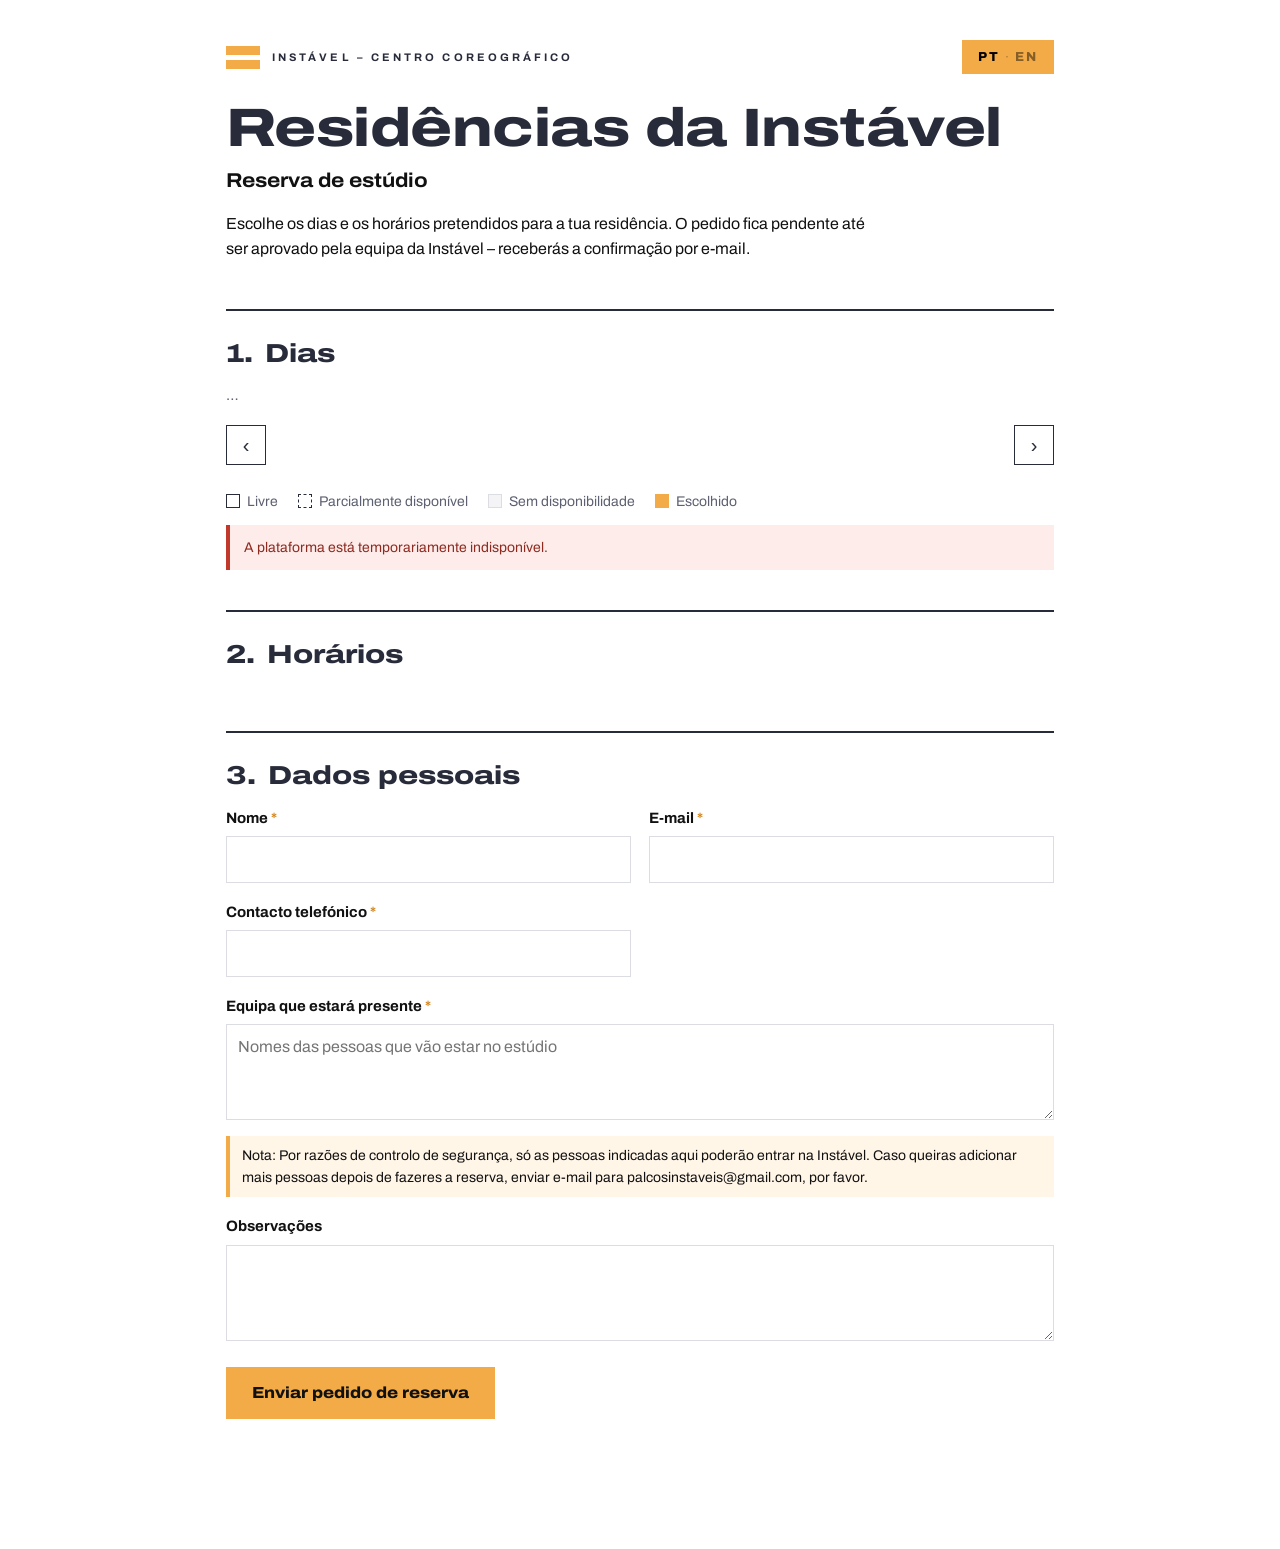
==== commit a26854ff: "Add files via upload" ====
--- a/index.html
+++ b/index.html
@@ -14,10 +14,9 @@
 <div class="wrap">
   <header class="top">
     <div class="topbar">
-      <div class="org">Instável – Centro Coreográfico</div>
+      <div class="org"><span class="bars" aria-hidden="true"><i></i><i></i></span><span class="txt">Instável – Centro Coreográfico</span></div>
       <div class="lang" role="group" aria-label="Idioma / Language">
-        <button type="button" data-lang="pt">PT</button>
-        <button type="button" data-lang="en">EN</button>
+        <button type="button" data-lang="pt">PT</button><span class="dot" aria-hidden="true">·</span><button type="button" data-lang="en">EN</button>
       </div>
     </div>
     <h1>Residências da Instável</h1>
@@ -42,9 +41,9 @@
       <h2><span class="n">1.</span><span data-t="s1"></span></h2>
       <p class="hint" id="calHint"></p>
       <div class="cal-head">
-        <button class="iconbtn" id="prevW" type="button">‹</button>
-        <div class="month" id="weekLabel"></div>
-        <button class="iconbtn" id="nextW" type="button">›</button>
+        <button class="iconbtn" id="prevM" type="button">‹</button>
+        <div class="month" id="monthLabel"></div>
+        <button class="iconbtn" id="nextM" type="button">›</button>
       </div>
       <div class="grid" id="grid"></div>
       <div class="legend">
@@ -106,7 +105,7 @@
       rules: function (c) { return ['Das ' + c.openHour + 'h às ' + c.closeHour + 'h', 'Máx. ' + c.maxHoursPerDay + 'h por dia', 'Até ' + c.maxDaysPerRequest + ' dias por pedido', 'Sujeito a aprovação']; },
       s1: 'Dias',
       hint1: function (n) { return 'Clica nos dias que pretendes reservar um estúdio (até ' + n + ' dias por pedido). Para retirar os dias, clica de novo.'; },
-      prevW: 'Semana anterior', nextW: 'Semana seguinte',
+      prevM: 'Mês anterior', nextM: 'Mês seguinte',
       lgFree: 'Livre', lgPartial: 'Parcialmente disponível', lgFull: 'Sem disponibilidade', lgSel: 'Escolhido',
       counter: 'Dias escolhidos',
       s2: 'Horários',
@@ -118,7 +117,7 @@
       s3: 'Dados pessoais',
       fName: 'Nome', fEmail: 'E-mail', fPhone: 'Contacto telefónico',
       fTeam: 'Equipa que estará presente', fTeamPh: 'Nomes das pessoas que vão estar no estúdio',
-      fTeamNote: 'Atenção: por razões de controlo de segurança, só as pessoas indicadas aqui poderão entrar no estúdio.',
+      fTeamNote: 'Nota: Por razões de controlo de segurança, só as pessoas indicadas aqui poderão entrar na Instável. Caso queiras adicionar mais pessoas depois de fazeres a reserva, enviar e-mail para palcosinstaveis@gmail.com, por favor.',
       fNotes: 'Observações',
       submit: 'Enviar pedido de reserva', sending: 'A enviar…',
       doneTitle: 'Pedido enviado',
@@ -140,7 +139,8 @@
       eDropped: function (l) { return 'Entretanto deixou de haver disponibilidade, retirado: ' + l + '.'; },
       wd: ['dom', 'seg', 'ter', 'qua', 'qui', 'sex', 'sáb'],
       wdl: ['domingo', 'segunda', 'terça', 'quarta', 'quinta', 'sexta', 'sábado'],
-      mo: ['jan', 'fev', 'mar', 'abr', 'mai', 'jun', 'jul', 'ago', 'set', 'out', 'nov', 'dez']
+      mo: ['jan', 'fev', 'mar', 'abr', 'mai', 'jun', 'jul', 'ago', 'set', 'out', 'nov', 'dez'],
+      mof: ['janeiro', 'fevereiro', 'março', 'abril', 'maio', 'junho', 'julho', 'agosto', 'setembro', 'outubro', 'novembro', 'dezembro']
     },
     en: {
       sub: 'Studio booking',
@@ -148,7 +148,7 @@
       rules: function (c) { return [c.openHour + ':00 to ' + c.closeHour + ':00', 'Max. ' + c.maxHoursPerDay + 'h per day', 'Up to ' + c.maxDaysPerRequest + ' days per request', 'Subject to approval']; },
       s1: 'Days',
       hint1: function (n) { return 'Click the days on which you would like to book a studio (up to ' + n + ' days per request). To remove a day, click it again.'; },
-      prevW: 'Previous week', nextW: 'Next week',
+      prevM: 'Previous month', nextM: 'Next month',
       lgFree: 'Available', lgPartial: 'Partially available', lgFull: 'Unavailable', lgSel: 'Selected',
       counter: 'Selected days',
       s2: 'Times',
@@ -160,7 +160,7 @@
       s3: 'Personal details',
       fName: 'Name', fEmail: 'E-mail', fPhone: 'Phone number',
       fTeam: 'Team members who will be present', fTeamPh: 'Names of the people who will be in the studio',
-      fTeamNote: 'Please note: for security reasons, only the people listed here will be allowed into the studio.',
+      fTeamNote: 'Note: For security reasons, only the people listed here will be allowed into Instável. If you would like to add more people after making your booking, please send an e-mail to palcosinstaveis@gmail.com.',
       fNotes: 'Notes',
       submit: 'Send booking request', sending: 'Sending…',
       doneTitle: 'Request sent',
@@ -182,15 +182,16 @@
       eDropped: function (l) { return 'No longer available, removed: ' + l + '.'; },
       wd: ['Sun', 'Mon', 'Tue', 'Wed', 'Thu', 'Fri', 'Sat'],
       wdl: ['Sunday', 'Monday', 'Tuesday', 'Wednesday', 'Thursday', 'Friday', 'Saturday'],
-      mo: ['Jan', 'Feb', 'Mar', 'Apr', 'May', 'Jun', 'Jul', 'Aug', 'Sep', 'Oct', 'Nov', 'Dec']
+      mo: ['Jan', 'Feb', 'Mar', 'Apr', 'May', 'Jun', 'Jul', 'Aug', 'Sep', 'Oct', 'Nov', 'Dec'],
+      mof: ['January', 'February', 'March', 'April', 'May', 'June', 'July', 'August', 'September', 'October', 'November', 'December']
     }
   };
 
   var lang = 'pt';
   var cfg = null;            // configuração vinda do servidor
-  var week = null;           // segunda-feira da semana visível
+  var view = null;           // primeiro dia do mês visível
   var avail = {};            // 'AAAA-MM-DD' -> [[ini,fim], ...] (um intervalo por evento no calendário)
-  var loaded = {};           // segunda-feira -> promessa
+  var loaded = {};           // 'AAAA-MM' -> promessa
   var selected = {};         // 'AAAA-MM-DD' -> { start: min, end: min }
   var cancelMode = false;
 
@@ -200,7 +201,6 @@
   function key(d) { return d.getFullYear() + '-' + pad(d.getMonth() + 1) + '-' + pad(d.getDate()); }
   function fromKey(k) { var p = k.split('-'); return new Date(+p[0], +p[1] - 1, +p[2]); }
   function addDays(d, n) { return new Date(d.getFullYear(), d.getMonth(), d.getDate() + n); }
-  function monday(d) { return addDays(d, -((d.getDay() + 6) % 7)); }
   function hhmm(m) { return pad(Math.floor(m / 60)) + ':' + pad(m % 60); }
   function today() { var n = new Date(); return new Date(n.getFullYear(), n.getMonth(), n.getDate()); }
   function human(k) { var d = fromKey(k); return t('wdl')[d.getDay()] + ', ' + d.getDate() + ' ' + t('mo')[d.getMonth()]; }
@@ -218,20 +218,17 @@
   }
 
   // ---------- idioma ----------
+  // Entra sempre em português; inglês só pelo botão EN ou por links com ?lang=en (ex.: e-mails)
   function pickLang() {
-    var q = new URLSearchParams(location.search).get('lang');
-    if (q === 'en' || q === 'pt') return q;
-    try { var s = localStorage.getItem('residenciasLang'); if (s === 'en' || s === 'pt') return s; } catch (e) {}
-    return /^pt/i.test(navigator.language || 'pt') ? 'pt' : 'en';
+    return new URLSearchParams(location.search).get('lang') === 'en' ? 'en' : 'pt';
   }
   function setLang(l) {
     lang = l;
-    try { localStorage.setItem('residenciasLang', l); } catch (e) {}
     document.documentElement.lang = l;
     document.querySelectorAll('[data-t]').forEach(function (el) { var v = t(el.getAttribute('data-t')); if (typeof v === 'string') el.textContent = v; });
     document.querySelectorAll('[data-tp]').forEach(function (el) { el.placeholder = t(el.getAttribute('data-tp')); });
     document.querySelectorAll('.lang button').forEach(function (b) { b.setAttribute('aria-pressed', String(b.getAttribute('data-lang') === l)); });
-    $('prevW').setAttribute('aria-label', t('prevW')); $('nextW').setAttribute('aria-label', t('nextW'));
+    $('prevM').setAttribute('aria-label', t('prevM')); $('nextM').setAttribute('aria-label', t('nextM'));
     var suffix = l === 'en' ? '?lang=en' : '?lang=pt';
     $('againLink').href = './' + suffix; $('backLink').href = './' + suffix;
     if (cfg) { renderRules(); render(); }
@@ -279,10 +276,11 @@
     return free === total ? 'free' : 'partial';
   }
 
-  function loadWeek(mon) {
-    var wk = key(mon);
+  function loadMonth(d) {
+    var first = new Date(d.getFullYear(), d.getMonth(), 1), last = new Date(d.getFullYear(), d.getMonth() + 1, 0);
+    var wk = key(first).slice(0, 7);
     if (loaded[wk]) return loaded[wk];
-    var p = apiGet({ action: 'availability', from: wk, to: key(addDays(mon, 6)) }).then(function (res) {
+    var p = apiGet({ action: 'availability', from: key(first), to: key(last) }).then(function (res) {
       if (!res.ok) throw new Error(res.error);
       Object.keys(res.days).forEach(function (k) { avail[k] = res.days[k]; });
     }).catch(function () {
@@ -294,9 +292,9 @@
   }
   function refreshAll() {
     avail = {}; loaded = {};
-    var weeks = {}; weeks[key(week)] = week;
-    Object.keys(selected).forEach(function (k) { var m = monday(fromKey(k)); weeks[key(m)] = m; });
-    return Promise.all(Object.keys(weeks).map(function (w) { return loadWeek(weeks[w]); }));
+    var months = {}; months[key(view).slice(0, 7)] = view;
+    Object.keys(selected).forEach(function (k) { months[k.slice(0, 7)] = fromKey(k); });
+    return Promise.all(Object.keys(months).map(function (m) { return loadMonth(months[m]); }));
   }
 
   // ---------- desenho ----------
@@ -305,25 +303,23 @@
     t('rules')(cfg).forEach(function (r) { var li = document.createElement('li'); li.textContent = r; $('rules').appendChild(li); });
   }
 
-  function weekLabel() {
-    var a = week, b = addDays(week, 6), mo = t('mo');
-    if (a.getMonth() === b.getMonth()) return a.getDate() + '–' + b.getDate() + ' ' + mo[a.getMonth()] + ' ' + a.getFullYear();
-    return a.getDate() + ' ' + mo[a.getMonth()] + (a.getFullYear() !== b.getFullYear() ? ' ' + a.getFullYear() : '') +
-      ' – ' + b.getDate() + ' ' + mo[b.getMonth()] + ' ' + b.getFullYear();
-  }
-
   function renderCalendar() {
-    $('weekLabel').textContent = weekLabel();
-    $('prevW').disabled = week <= monday(today());
-    $('nextW').disabled = addDays(week, 7) > limitDate();
+    $('monthLabel').textContent = t('mof')[view.getMonth()] + ' ' + view.getFullYear();
+    var td = today(), lim = limitDate();
+    $('prevM').disabled = view.getFullYear() === td.getFullYear() && view.getMonth() === td.getMonth();
+    $('nextM').disabled = view.getFullYear() * 12 + view.getMonth() >= lim.getFullYear() * 12 + lim.getMonth();
     var g = $('grid'); g.innerHTML = '';
-    for (var i = 0; i < 7; i++) {
-      var d = addDays(week, i), k = key(d);
+    [1, 2, 3, 4, 5, 6, 0].forEach(function (i) { var h = document.createElement('div'); h.className = 'dow'; h.textContent = t('wd')[i]; g.appendChild(h); });
+    var first = new Date(view.getFullYear(), view.getMonth(), 1);
+    for (var i = 0; i < (first.getDay() + 6) % 7; i++) g.appendChild(document.createElement('div'));
+    var n = new Date(view.getFullYear(), view.getMonth() + 1, 0).getDate();
+    for (var dd = 1; dd <= n; dd++) {
+      var k = key(new Date(view.getFullYear(), view.getMonth(), dd));
       var st = dayStatus(k);
       var b = document.createElement('button');
       b.type = 'button';
       b.className = 'day ' + (selected[k] ? 'sel' : st);
-      b.innerHTML = '<span class="wd">' + t('wd')[d.getDay()] + '</span><span class="dn">' + d.getDate() + '</span><span class="mo">' + t('mo')[d.getMonth()] + '</span>';
+      b.innerHTML = '<span class="dn">' + dd + '</span>';
       b.disabled = !selected[k] && st !== 'free' && st !== 'partial';
       var lbl = human(k);
       if (selected[k]) lbl += ' – ' + t('lgSel'); else if (st === 'partial') lbl += ' – ' + t('lgPartial'); else if (st === 'full') lbl += ' – ' + t('lgFull');
@@ -419,9 +415,9 @@
     msg('calMsg', bad.length ? t('eCopy')(bad.join('; ')) : '', 'info');
   };
 
-  function goWeek(n) { week = addDays(week, 7 * n); render(); loadWeek(week).then(render); }
-  $('prevW').onclick = function () { goWeek(-1); };
-  $('nextW').onclick = function () { goWeek(1); };
+  function goMonth(n) { view = new Date(view.getFullYear(), view.getMonth() + n, 1); render(); loadMonth(view).then(render); }
+  $('prevM').onclick = function () { goMonth(-1); };
+  $('nextM').onclick = function () { goMonth(1); };
 
   // ---------- envio ----------
   $('form').onsubmit = function (ev) {
@@ -471,14 +467,14 @@
     setLang(pickLang());
     var q = new URLSearchParams(location.search);
     if (q.get('cancelar') && q.get('t')) setupCancel(q.get('cancelar'), q.get('t'));
-    week = monday(today());
+    view = new Date(today().getFullYear(), today().getMonth(), 1);
     if (cancelMode) return;
     $('calHint').textContent = '…';
     apiGet({ action: 'config' }).then(function (res) {
       if (!res.ok) throw new Error(res.error);
       cfg = res.config;
       renderRules(); render();
-      return loadWeek(week).then(render);
+      return loadMonth(view).then(render);
     }).catch(function () { msg('calMsg', t('eDown')); });
   }
   init();
--- a/style.css
+++ b/style.css
@@ -1,130 +1,127 @@
-/* Residências da Instável — estilos partilhados (identidade Instável: preto, ardósia, laranja, Archivo). */
+/* Residências da Instável — estilos partilhados (identidade Instável: branco, ardósia, laranja, Archivo). */
 :root {
-  --bg: #282b3a;          /* ardósia (fundo da página) */
-  --panel: #000000;       /* painéis pretos */
-  --ink: #ffffff;
-  --muted: #a7aab8;
-  --faint: #5d6173;
-  --line: #3b3f52;
+  --bg: #ffffff;
+  --ink: #111111;
+  --title: #282b3a;       /* ardósia (títulos) */
+  --muted: #5d6070;
+  --faint: #b9bbc4;
+  --line: #dcdde3;
+  --soft: #f4f4f6;
   --accent: #f3ab47;      /* laranja Instável */
-  --accent-ink: #000000;
-  --danger: #ff7a6b;
-  --ok: #f3ab47;
+  --accent-ink: #111111;
+  --danger: #c0392b;
+  --ok: #282b3a;
   --font: "Archivo", "Helvetica Neue", Arial, sans-serif;
-  color-scheme: dark;
 }
 * { box-sizing: border-box; }
 html { -webkit-text-size-adjust: 100%; }
-body { margin: 0; background: var(--bg); color: var(--ink); font: 16px/1.5 var(--font); font-stretch: 100%; overflow-x: hidden; }
-a { color: var(--accent); }
-.wrap { max-width: 860px; margin: 0 auto; padding: 28px 16px 90px; }
+body { margin: 0; background: var(--bg); color: var(--ink); font: 16px/1.55 var(--font); }
+a { color: var(--title); text-decoration-color: var(--accent); text-underline-offset: 3px; }
+.wrap { max-width: 860px; margin: 0 auto; padding: 40px 16px 90px; }
 
 /* Cabeçalho */
-header.top { position: relative; padding: 34px 28px 30px; margin-bottom: 26px; }
-header.top::before { content: ""; position: absolute; inset: 0; background: var(--panel); transform: rotate(-0.8deg); z-index: -1; }
-.topbar { display: flex; justify-content: space-between; align-items: center; gap: 12px; margin-bottom: 18px; }
-.label, header.top .org { font-size: 11px; font-weight: 700; letter-spacing: .28em; text-transform: uppercase; color: var(--accent); }
-header.top h1 { margin: 0 0 6px; font-size: clamp(30px, 6vw, 46px); line-height: 1.05; font-weight: 800; font-stretch: 125%; color: var(--accent); letter-spacing: -.01em; }
-header.top .sub { font-size: 18px; font-weight: 700; font-stretch: 125%; margin: 0 0 14px; }
-header.top p { margin: 0; color: var(--ink); max-width: 620px; }
-.rules { display: flex; flex-wrap: wrap; gap: 8px 18px; margin: 18px 0 0; padding: 0; list-style: none; }
-.rules li { font-size: 13px; color: var(--muted); padding-left: 14px; position: relative; }
-.rules li::before { content: ""; position: absolute; left: 0; top: 8px; width: 7px; height: 7px; background: var(--accent); }
+header.top { margin-bottom: 30px; }
+.topbar { display: flex; justify-content: space-between; align-items: center; gap: 12px; margin-bottom: 26px; }
+.bars { display: inline-flex; flex-direction: column; gap: 5px; vertical-align: middle; margin-right: 12px; }
+.bars i { display: block; width: 34px; height: 9px; background: var(--accent); }
+.org { font-size: 11px; font-weight: 700; letter-spacing: .28em; text-transform: uppercase; color: var(--title); display: flex; align-items: center; }
+header.top h1 { margin: 0 0 8px; font-size: clamp(34px, 6.5vw, 54px); line-height: 1.05; font-weight: 800; font-stretch: 125%; color: var(--title); letter-spacing: -.01em; }
+header.top .sub { font-size: 20px; font-weight: 700; font-stretch: 112%; margin: 0 0 16px; }
+header.top p { margin: 0; max-width: 640px; }
+.rules { display: flex; flex-wrap: wrap; gap: 8px 20px; margin: 18px 0 0; padding: 0; list-style: none; }
+.rules li { font-size: 14px; color: var(--muted); padding-left: 15px; position: relative; }
+.rules li::before { content: ""; position: absolute; left: 0; top: 8px; width: 8px; height: 8px; background: var(--accent); }
 
-.lang { display: flex; gap: 4px; }
-.lang button { background: none; border: 0; color: var(--muted); font: inherit; font-size: 12px; font-weight: 700; letter-spacing: .2em; padding: 4px 6px; cursor: pointer; }
-.lang button[aria-pressed="true"] { color: var(--accent); text-decoration: underline; text-underline-offset: 4px; text-decoration-thickness: 2px; }
+/* Seletor de idioma (como no site da Instável) */
+.lang { display: flex; align-items: center; background: var(--accent); padding: 5px 12px; }
+.lang .dot { color: rgba(0,0,0,.35); font-size: 12px; padding: 0 2px; }
+.lang button { background: none; border: 0; color: rgba(0,0,0,.45); font: inherit; font-size: 13px; font-weight: 800; letter-spacing: .14em; padding: 2px 4px; cursor: pointer; }
+.lang button[aria-pressed="true"] { color: #000; }
 
 /* Secções */
-section.step { position: relative; padding: 26px 28px; margin-bottom: 22px; }
-section.step::before { content: ""; position: absolute; inset: 0; background: var(--panel); z-index: -1; transform: rotate(0.5deg); }
-section.step:nth-of-type(even)::before { transform: rotate(-0.4deg); }
-section.step h2 { margin: 0 0 14px; font-size: 22px; font-weight: 800; font-stretch: 125%; color: var(--accent); display: flex; gap: 12px; align-items: baseline; }
-section.step h2 .n { font-size: 22px; }
-.hint { color: var(--muted); font-size: 14px; margin: -4px 0 16px; }
+section.step { border-top: 2px solid var(--title); padding: 22px 0 30px; margin-bottom: 10px; }
+section.step h2 { margin: 0 0 12px; font-size: 26px; font-weight: 800; font-stretch: 125%; color: var(--title); display: flex; gap: 12px; align-items: baseline; }
+.hint { color: var(--muted); font-size: 15px; margin: -2px 0 18px; }
 
-/* Calendário semanal */
+/* Calendário mensal */
 .cal-head { display: flex; align-items: center; justify-content: space-between; gap: 10px; margin-bottom: 12px; }
-.cal-head .month { font-weight: 700; font-stretch: 112%; text-align: center; }
-.iconbtn { border: 1.5px solid var(--accent); background: transparent; color: var(--accent); width: 40px; height: 40px; font-size: 20px; line-height: 1; cursor: pointer; flex: none; }
-.iconbtn:disabled { opacity: .25; cursor: default; }
+.cal-head .month { font-weight: 800; font-stretch: 112%; font-size: 18px; text-align: center; text-transform: capitalize; color: var(--title); }
+.iconbtn { border: 1.5px solid var(--title); background: transparent; color: var(--title); width: 40px; height: 40px; font-size: 20px; line-height: 1; cursor: pointer; flex: none; }
+.iconbtn:disabled { opacity: .2; cursor: default; }
 .grid { display: grid; grid-template-columns: repeat(7, 1fr); gap: 6px; }
-.day { border: 1.5px solid var(--accent); background: transparent; color: var(--ink); font: inherit; padding: 10px 2px; cursor: pointer; display: flex; flex-direction: column; align-items: center; gap: 2px; min-height: 74px; justify-content: center; }
-.day .wd { font-size: 11px; letter-spacing: .14em; text-transform: uppercase; color: var(--muted); font-weight: 700; }
-.day .dn { font-size: 24px; font-weight: 800; font-stretch: 112%; line-height: 1.1; }
-.day .mo { font-size: 11px; color: var(--muted); }
+.dow { font-size: 11px; letter-spacing: .14em; text-transform: uppercase; color: var(--muted); font-weight: 700; text-align: center; padding-bottom: 2px; }
+.day { border: 1.5px solid var(--title); background: transparent; color: var(--title); font: inherit; aspect-ratio: 1.7 / 1; min-height: 44px; cursor: pointer; display: flex; align-items: center; justify-content: center; }
+.day .dn { font-size: 20px; font-weight: 800; font-stretch: 112%; line-height: 1; }
 .day.partial { border-style: dashed; }
-.day.full, .day.off, .day.loading { border-color: var(--line); color: var(--faint); cursor: default; }
-.day.full .wd, .day.off .wd, .day.full .mo, .day.off .mo, .day.loading .wd, .day.loading .mo { color: var(--faint); }
-.day.sel { background: var(--accent); color: var(--accent-ink); }
-.day.sel .wd, .day.sel .mo { color: var(--accent-ink); }
-.day:not([disabled]):hover { box-shadow: inset 0 0 0 1px var(--accent); }
-.legend { display: flex; flex-wrap: wrap; gap: 8px 18px; margin-top: 14px; font-size: 13px; color: var(--muted); }
-.legend i { display: inline-block; width: 13px; height: 13px; margin-right: 7px; vertical-align: -2px; border: 1.5px solid var(--accent); }
+.day.full, .day.loading { border-color: var(--line); background: var(--soft); color: var(--faint); cursor: default; }
+.day.off { border-color: transparent; color: var(--faint); cursor: default; }
+.day.sel { background: var(--accent); border-color: var(--accent); color: var(--accent-ink); }
+.day:not([disabled]):not(.sel):hover { background: #fff6e8; }
+.legend { display: flex; flex-wrap: wrap; gap: 8px 20px; margin-top: 14px; font-size: 14px; color: var(--muted); }
+.legend i { display: inline-block; width: 14px; height: 14px; margin-right: 7px; vertical-align: -2px; border: 1.5px solid var(--title); }
 .legend i.p { border-style: dashed; }
-.legend i.f { border-color: var(--line); }
-.legend i.s { background: var(--accent); }
-.counter { font-size: 14px; color: var(--muted); margin-top: 10px; }
-.counter b { color: var(--accent); }
+.legend i.f { border-color: var(--line); background: var(--soft); }
+.legend i.s { background: var(--accent); border-color: var(--accent); }
+.counter { font-size: 15px; color: var(--muted); margin-top: 10px; }
+.counter b { color: var(--title); }
 
 /* Horários */
 .sel-list { display: flex; flex-direction: column; gap: 8px; }
-.sel-row { display: grid; grid-template-columns: 1fr auto auto auto 34px; gap: 8px; align-items: center; padding: 10px 12px; border: 1px solid var(--line); }
+.sel-row { display: grid; grid-template-columns: 1fr auto auto auto 34px; gap: 8px; align-items: center; padding: 10px 12px; border: 1px solid var(--line); border-left: 4px solid var(--accent); }
 .sel-row .date { font-weight: 700; }
-.sel-row .busy { grid-column: 1 / -1; font-size: 12px; color: var(--muted); }
+.sel-row .busy { grid-column: 1 / -1; font-size: 13px; color: var(--muted); }
 .sel-row .hrs { font-size: 13px; color: var(--muted); min-width: 34px; text-align: right; }
-.empty { color: var(--muted); font-size: 14px; margin: 0; }
+.empty { color: var(--muted); font-size: 15px; margin: 0; }
 
 /* Formulário */
-select, input, textarea { font: inherit; color: var(--ink); border: 1px solid var(--line); border-radius: 0; padding: 10px 11px; background: #111217; width: 100%; }
-select:focus, input:focus, textarea:focus { outline: none; border-color: var(--accent); }
+select, input, textarea { font: inherit; color: var(--ink); border: 1.5px solid var(--line); border-radius: 0; padding: 10px 11px; background: #fff; width: 100%; }
+select:focus, input:focus, textarea:focus { outline: none; border-color: var(--title); }
 .sel-row select { width: auto; padding: 6px 8px; }
 textarea { min-height: 96px; resize: vertical; }
-label { display: block; font-size: 14px; font-weight: 700; margin-bottom: 6px; }
-.fields { display: grid; grid-template-columns: 1fr 1fr; gap: 16px; }
+label { display: block; font-size: 15px; font-weight: 700; margin-bottom: 6px; }
+.fields { display: grid; grid-template-columns: 1fr 1fr; gap: 18px; }
 .fields .full { grid-column: 1 / -1; }
-.note { font-size: 13px; color: var(--accent); margin: 7px 0 0; }
-.req { color: var(--accent); }
-.linkbtn { background: none; border: 0; padding: 0; color: var(--accent); text-decoration: underline; text-underline-offset: 4px; font: inherit; font-size: 14px; cursor: pointer; }
+.note { font-size: 14px; color: var(--ink); margin: 8px 0 0; padding: 9px 12px; background: #fff6e8; border-left: 4px solid var(--accent); }
+.req { color: #d4851c; }
+.linkbtn { background: none; border: 0; padding: 0; color: var(--title); text-decoration: underline; text-decoration-color: var(--accent); text-decoration-thickness: 2px; text-underline-offset: 4px; font: inherit; font-size: 15px; cursor: pointer; }
 .xbtn { border: 0; background: none; font-size: 22px; cursor: pointer; color: var(--muted); }
 
-.btn { border: 0; background: var(--accent); color: var(--accent-ink); font: inherit; font-weight: 800; font-stretch: 112%; padding: 14px 24px; cursor: pointer; text-decoration: none; display: inline-block; }
+.btn { border: 0; background: var(--accent); color: var(--accent-ink); font: inherit; font-weight: 800; font-stretch: 112%; padding: 14px 26px; cursor: pointer; text-decoration: none; display: inline-block; }
+.btn:hover { filter: brightness(.96); }
 .btn:disabled { opacity: .5; cursor: default; }
-.btn.ghost { background: transparent; color: var(--accent); border: 1.5px solid var(--accent); }
+.btn.ghost { background: transparent; color: var(--title); border: 1.5px solid var(--title); }
 .btn.ok { background: var(--accent); }
-.btn.danger { background: var(--danger); color: #000; }
+.btn.danger { background: var(--danger); color: #fff; }
 .btn.small { padding: 8px 15px; font-size: 14px; }
 .actions { display: flex; gap: 12px; flex-wrap: wrap; align-items: center; margin-top: 18px; }
 
-.msg { padding: 12px 14px; font-size: 14px; margin-top: 12px; border-left: 3px solid; }
-.msg.err { background: #2a1513; color: #ffb3aa; border-color: var(--danger); }
-.msg.info { background: #1f2230; color: var(--ink); border-color: var(--accent); }
+.msg { padding: 12px 14px; font-size: 14px; margin-top: 12px; border-left: 4px solid; }
+.msg.err { background: #fdecea; color: #8e2a20; border-color: var(--danger); }
+.msg.info { background: #fff6e8; color: var(--ink); border-color: var(--accent); }
 .hidden { display: none !important; }
-.done { text-align: center; padding: 44px 28px; }
+.done { text-align: center; padding: 40px 0; }
 .done h2 { justify-content: center; }
 
 /* Página da equipa */
-.req-card { border: 1px solid var(--line); padding: 16px; margin-bottom: 12px; background: #0b0c10; }
-.req-card h3 { margin: 0 0 4px; font-size: 18px; font-weight: 800; font-stretch: 112%; }
+.req-card { border: 1px solid var(--line); border-left: 4px solid var(--accent); padding: 16px; margin-bottom: 12px; background: #fff; }
+.req-card h3 { margin: 0 0 4px; font-size: 18px; font-weight: 800; font-stretch: 112%; color: var(--title); }
 .req-card .meta { font-size: 14px; color: var(--muted); margin-bottom: 8px; word-break: break-word; }
 .req-card .team { font-size: 14px; white-space: pre-wrap; margin: 6px 0; }
 .req-card ul { margin: 6px 0 0; padding-left: 18px; font-size: 14px; }
 .warn { color: var(--danger); font-weight: 700; }
-.tag { display: inline-block; font-size: 11px; font-weight: 700; letter-spacing: .12em; text-transform: uppercase; padding: 2px 8px; border: 1px solid var(--accent); color: var(--accent); margin-left: 8px; vertical-align: 3px; }
-.tag.okt { background: var(--accent); color: #000; }
+.tag { display: inline-block; font-size: 11px; font-weight: 700; letter-spacing: .12em; text-transform: uppercase; padding: 2px 8px; border: 1.5px solid var(--title); color: var(--title); margin-left: 8px; vertical-align: 3px; }
+.tag.okt { background: var(--accent); border-color: var(--accent); color: #000; }
 .tabs { display: flex; gap: 8px; margin-bottom: 14px; align-items: center; }
-.tabs button[role="tab"] { border: 1.5px solid var(--accent); background: transparent; color: var(--accent); padding: 7px 14px; font: inherit; font-size: 14px; font-weight: 700; cursor: pointer; }
-.tabs button[role="tab"][aria-selected="true"] { background: var(--accent); color: #000; }
+.tabs button[role="tab"] { border: 1.5px solid var(--title); background: transparent; color: var(--title); padding: 7px 14px; font: inherit; font-size: 14px; font-weight: 700; cursor: pointer; }
+.tabs button[role="tab"][aria-selected="true"] { background: var(--title); color: #fff; }
 
 @media (max-width: 600px) {
-  header.top { padding: 26px 18px 22px; }
-  section.step { padding: 20px 16px; }
+  .wrap { padding-top: 24px; }
+  .org .txt { display: none; }
   .fields { grid-template-columns: 1fr; }
   .grid { gap: 4px; }
-  .day { min-height: 64px; padding: 8px 0; }
-  .day .wd { letter-spacing: .04em; font-size: 10px; }
-  .day .dn { font-size: 19px; }
-  .day .mo { display: none; }
+  .day { aspect-ratio: 1 / 1; min-height: 40px; }
+  .day .dn { font-size: 16px; }
   .sel-row { grid-template-columns: 1fr auto auto 30px; }
   .sel-row .date { grid-column: 1 / -1; }
   .sel-row .hrs { display: none; }
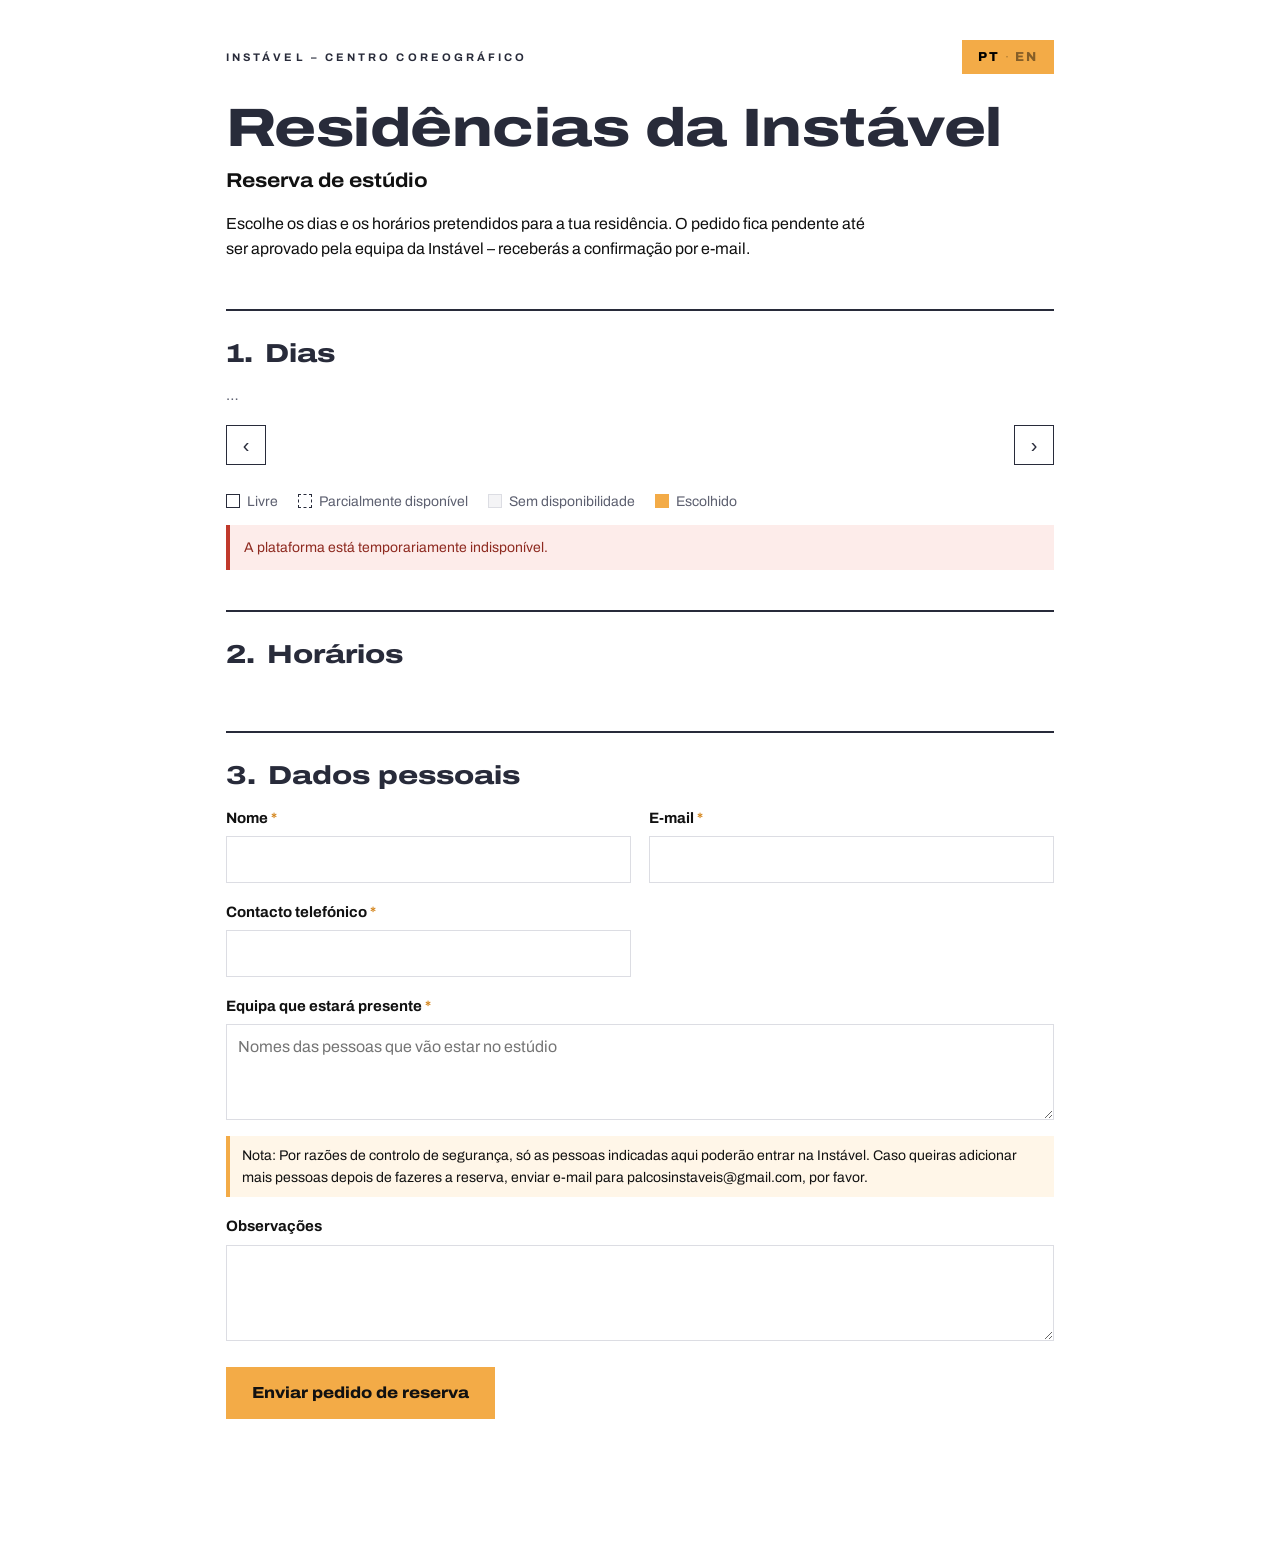
==== commit 537dffcf: "Add files via upload" ====
--- a/index.html
+++ b/index.html
@@ -14,7 +14,7 @@
 <div class="wrap">
   <header class="top">
     <div class="topbar">
-      <div class="org"><span class="bars" aria-hidden="true"><i></i><i></i></span><span class="txt">Instável – Centro Coreográfico</span></div>
+      <div class="org"><span class="txt">Instável – Centro Coreográfico</span></div>
       <div class="lang" role="group" aria-label="Idioma / Language">
         <button type="button" data-lang="pt">PT</button><span class="dot" aria-hidden="true">·</span><button type="button" data-lang="en">EN</button>
       </div>
--- a/style.css
+++ b/style.css
@@ -117,7 +117,7 @@
 
 @media (max-width: 600px) {
   .wrap { padding-top: 24px; }
-  .org .txt { display: none; }
+  .org { letter-spacing: .18em; font-size: 10px; }
   .fields { grid-template-columns: 1fr; }
   .grid { gap: 4px; }
   .day { aspect-ratio: 1 / 1; min-height: 40px; }
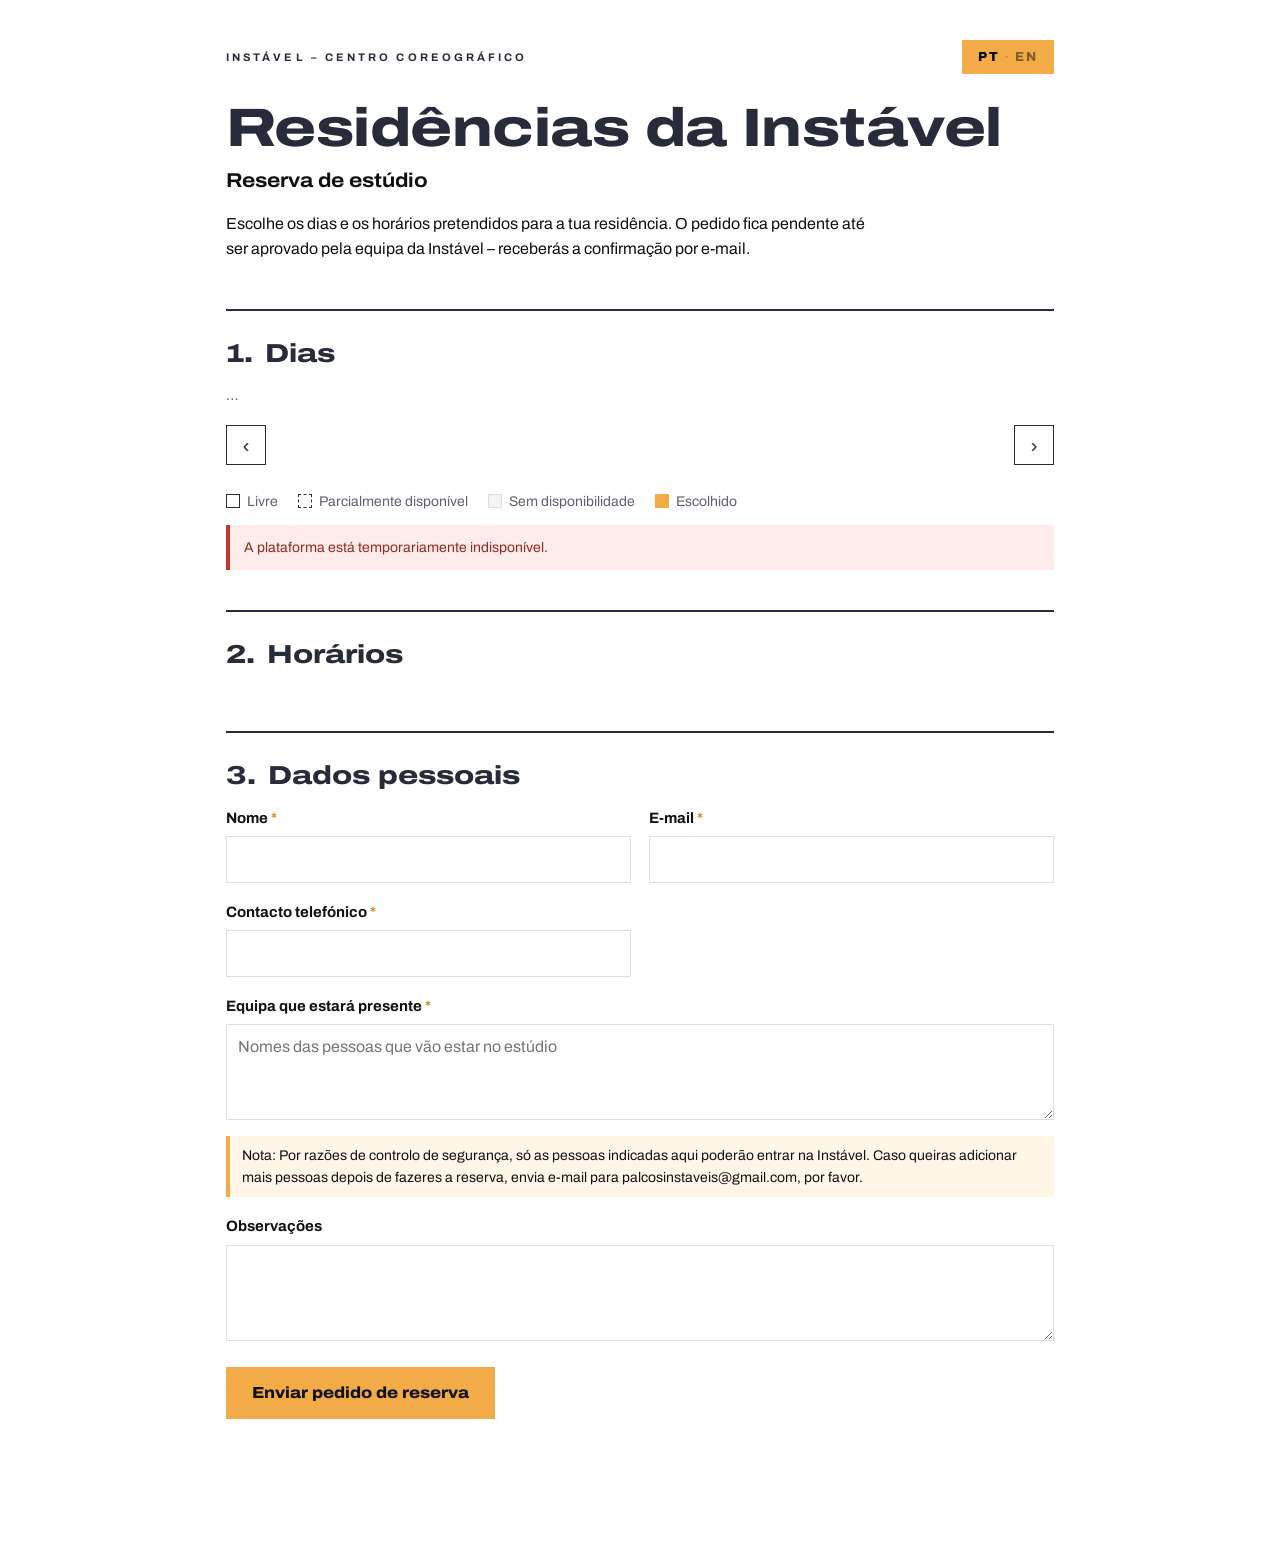
==== commit 29228239: "Add files via upload" ====
--- a/index.html
+++ b/index.html
@@ -117,7 +117,7 @@
       s3: 'Dados pessoais',
       fName: 'Nome', fEmail: 'E-mail', fPhone: 'Contacto telefónico',
       fTeam: 'Equipa que estará presente', fTeamPh: 'Nomes das pessoas que vão estar no estúdio',
-      fTeamNote: 'Nota: Por razões de controlo de segurança, só as pessoas indicadas aqui poderão entrar na Instável. Caso queiras adicionar mais pessoas depois de fazeres a reserva, enviar e-mail para palcosinstaveis@gmail.com, por favor.',
+      fTeamNote: 'Nota: Por razões de controlo de segurança, só as pessoas indicadas aqui poderão entrar na Instável. Caso queiras adicionar mais pessoas depois de fazeres a reserva, envia e-mail para palcosinstaveis@gmail.com, por favor.',
       fNotes: 'Observações',
       submit: 'Enviar pedido de reserva', sending: 'A enviar…',
       doneTitle: 'Pedido enviado',
